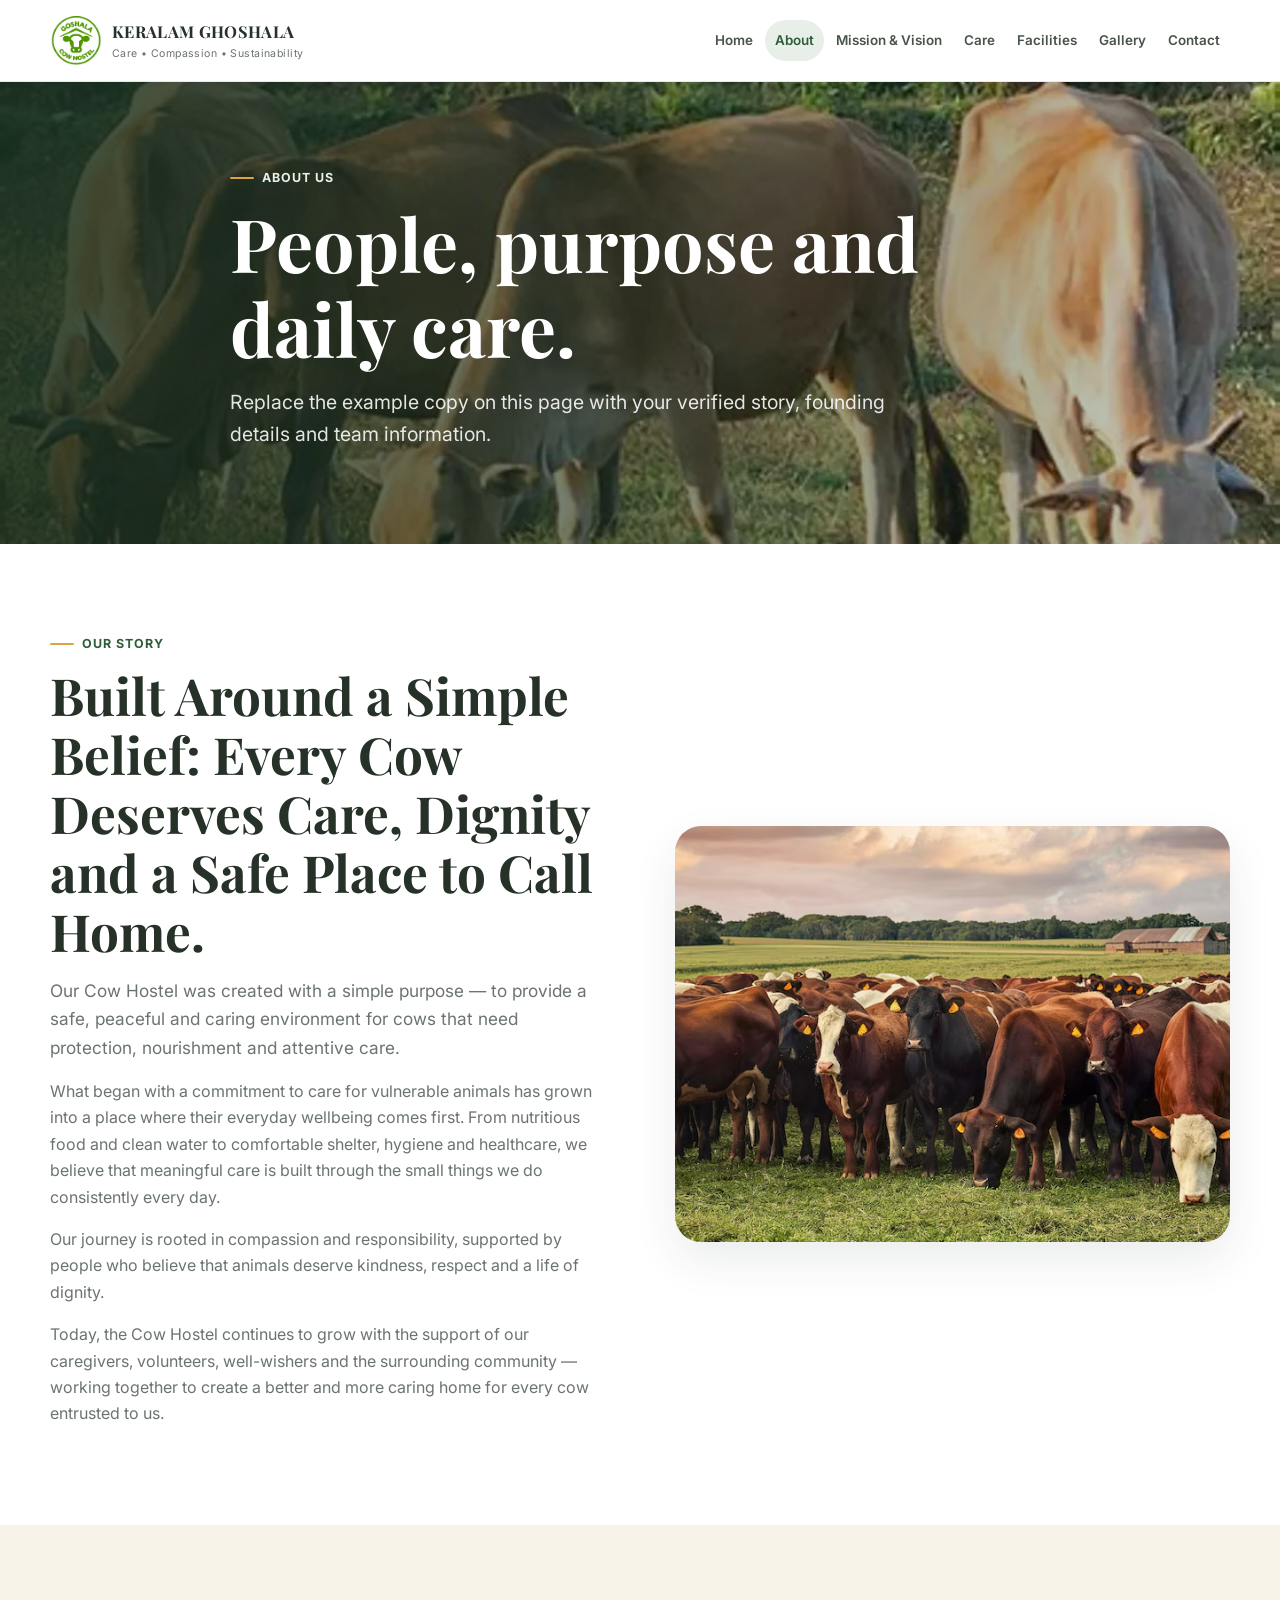
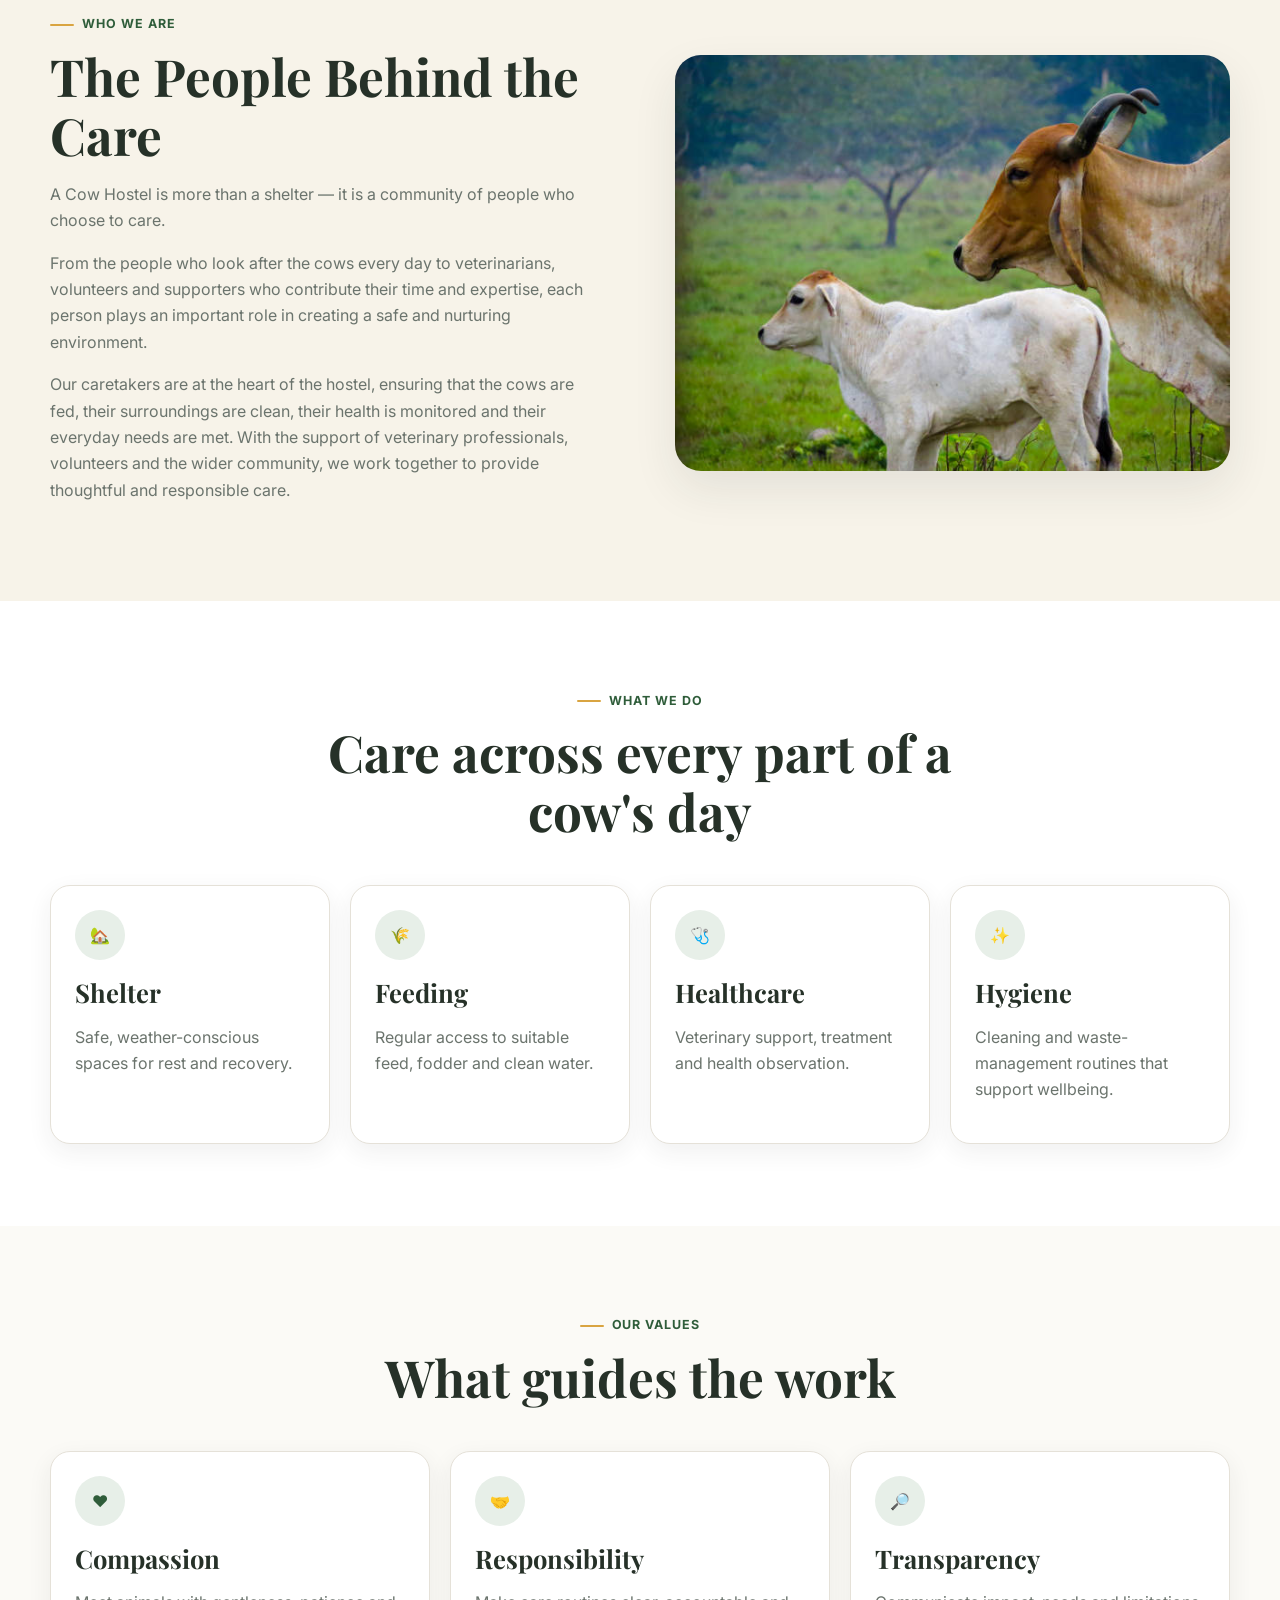
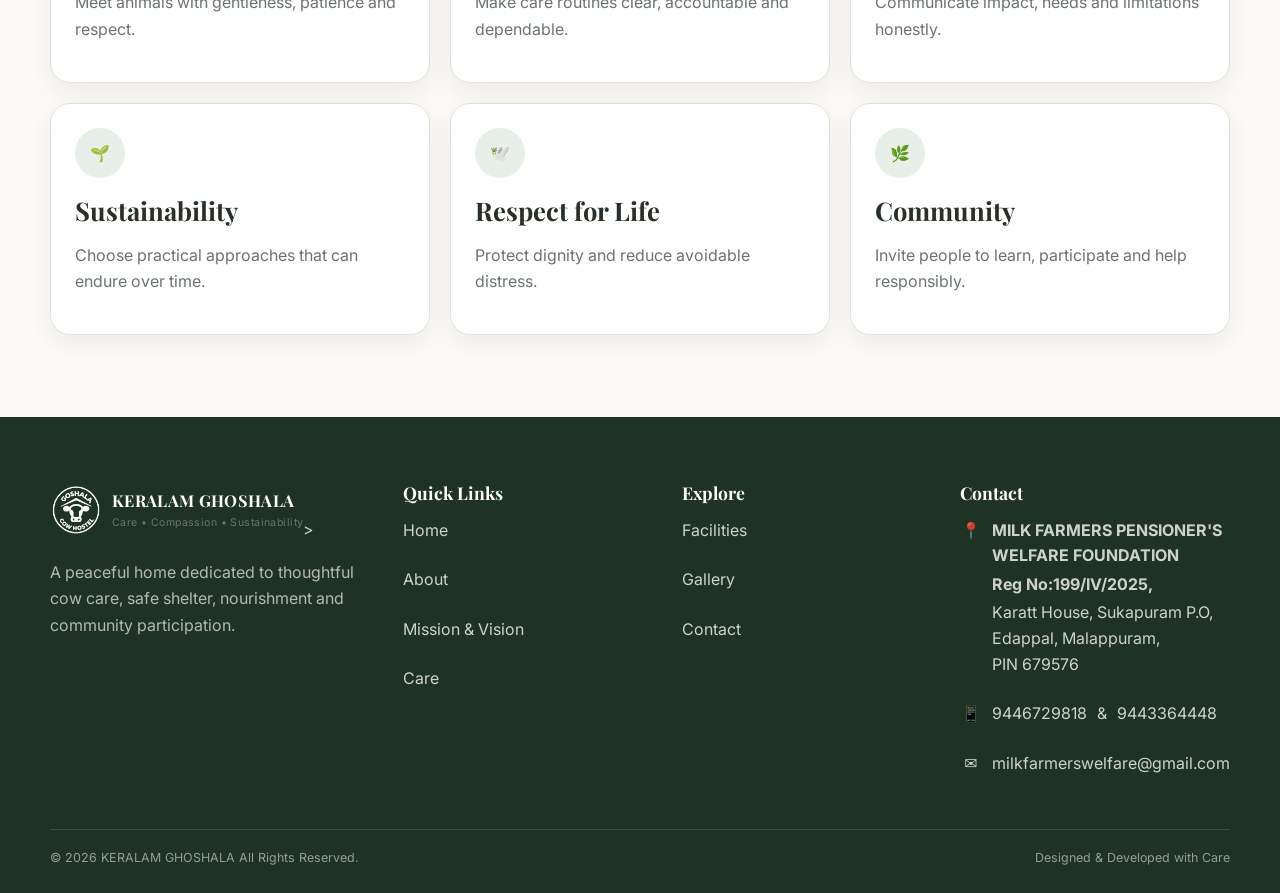
==== about.html @ fea48612 "address update" ====
<!doctype html>
<html lang="en">

<head>
    <meta charset="utf-8">
    <meta name="viewport" content="width=device-width, initial-scale=1">

    <title>About Keralam Goshala | Cow Care & Welfare in Kerala</title>

    <meta name="description"
        content="Learn about Keralam Goshala, our story, values and commitment to the care, protection and welfare of cows in Kerala.">

    <meta name="robots" content="index, follow">

    <link rel="canonical"
        href="https://keralamgoshala.org/about.html">

    <meta property="og:title"
        content="About Keralam Goshala | Cow Care & Welfare in Kerala">

    <meta property="og:description"
        content="Learn about Keralam Goshala, our story, people and values behind compassionate cow care.">

    <meta property="og:type" content="website">

    <meta property="og:image"
        content="https://keralamgoshala.org/images/cows/cows-03.svg">

    <link rel="stylesheet" href="css/style.css">
    <link rel="stylesheet" href="css/responsive.css">
</head>

<body>
    <header class="site-header">
        <nav class="navbar container" aria-label="Main navigation">
            <a class="brand" href="index.html" aria-label="KERALAM GHOSHALA home">
        <img class="brand-logo" src="images/logo/logo.png" alt="Keralam Goshala logo">

        <span class="brand-text">
          <strong>KERALAM GHOSHALA</strong>
          <span>Care • Compassion • Sustainability</span>
        </span>
      </a>
            <div class="nav-links"><a data-page-link href="index.html">Home</a><a data-page-link
                    href="about.html">About</a><a data-page-link href="mission-vision.html">Mission & Vision</a><a
                    data-page-link href="care.html">Care</a><a data-page-link href="facilities.html">Facilities</a><a
                    data-page-link href="gallery.html">Gallery</a><a
                    data-page-link href="contact.html">Contact</a></div><button class="mobile-toggle" type="button"
                aria-label="Open navigation menu" aria-expanded="false"><span></span></button>
            <div class="mobile-menu"><a data-page-link href="index.html">Home</a><a data-page-link
                    href="about.html">About</a><a data-page-link href="mission-vision.html">Mission & Vision</a><a
                    data-page-link href="care.html">Care</a><a data-page-link href="facilities.html">Facilities</a><a
                    data-page-link href="gallery.html">Gallery</a><a
                    data-page-link href="contact.html">Contact</a></div>
        </nav>
    </header>
    <main class="page-main">
        <section class="hero page-hero"><img class="hero-image" src="images/cows/cow_hero.webp"
                alt="Placeholder showing a cow care moment">
            <div class="container hero-content reveal">
                <div class="eyebrow">About Us</div>
                <h1>People, purpose and daily care.</h1>
                <p>Replace the example copy on this page with your verified story, founding details and team
                    information.</p>
            </div>
        </section>
        <section class="section">
            <div class="container split reveal">
                <div class="split-copy">
                    <div class="eyebrow">Our Story</div>
                    <h2>Built Around a Simple Belief: Every Cow Deserves Care, Dignity and a Safe Place to Call Home.
                    </h2>
                    <p class="lead">Our Cow Hostel was created with a simple purpose — to provide a safe, peaceful and
                        caring environment
                        for cows that need protection,
                        nourishment and attentive care.</p>
                    <p>What began with a commitment to care for vulnerable animals has grown into a place where their
                        everyday wellbeing comes first.
                        From nutritious food and clean water to comfortable shelter, hygiene and healthcare,
                        we believe that meaningful care is built through the small things we do consistently every day.
                    </p>
                    <p>Our journey is rooted in compassion and responsibility, supported by people who believe that
                        animals deserve kindness,
                        respect and a life of dignity.</p>
                    <p>Today, the Cow Hostel continues to grow with the support of our caregivers, volunteers,
                        well-wishers and the surrounding community —
                        working together to create a better and more caring home for every cow entrusted to us.</p>
                </div>
                <div class="split-media"><img src="images/cows/cattles.avif"
                        alt="Placeholder showing a rescued cow receiving attention" loading="lazy"></div>
            </div>
        </section>
        <section class="section section--cream">
            <div class="container split reverse reveal">
                <div class="split-media"><img src="images\facilities\open_gazingjpg.jpg"
                        alt="Placeholder community activity around the shelter" loading="lazy"></div>
                <div class="split-copy">
                    <div class="eyebrow">Who We Are</div>
                    <h2>The People Behind the Care</h2>
                    <p>A Cow Hostel is more than a shelter — it is a community of people who choose to care.</p>
                    <p>From the people who look after the cows every day to veterinarians,
                        volunteers and supporters who contribute their time and expertise,
                        each person plays an important role in creating a safe and nurturing environment.</p>
                    <p>Our caretakers are at the heart of the hostel, ensuring that the cows are fed,
                        their surroundings are clean, their health is monitored and their everyday needs are met.
                        With the support of veterinary professionals, volunteers and the wider community,
                        we work together to provide thoughtful and responsible care.</p>
                </div>
            </div>
        </section>
        <section class="section">
            <div class="container">
                <div class="section-title reveal">
                    <div class="eyebrow">What We Do</div>
                    <h2>Care across every part of a cow's day</h2>
                </div>
                <div class="grid grid-4">
                    <article class="card reveal">
                        <div class="icon-circle">🏡</div>
                        <h3>Shelter</h3>
                        <p>Safe, weather-conscious spaces for rest and recovery.</p>
                    </article>
                    <article class="card reveal">
                        <div class="icon-circle">🌾</div>
                        <h3>Feeding</h3>
                        <p>Regular access to suitable feed, fodder and clean water.</p>
                    </article>
                    <article class="card reveal">
                        <div class="icon-circle">🩺</div>
                        <h3>Healthcare</h3>
                        <p>Veterinary support, treatment and health observation.</p>
                    </article>
                    <article class="card reveal">
                        <div class="icon-circle">✨</div>
                        <h3>Hygiene</h3>
                        <p>Cleaning and waste-management routines that support wellbeing.</p>
                    </article>
                </div>
            </div>
        </section>
        <section class="section section--soft">
            <div class="container">
                <div class="section-title reveal">
                    <div class="eyebrow">Our Values</div>
                    <h2>What guides the work</h2>
                </div>
                <div class="grid grid-3">
                    <article class="card reveal">
                        <div class="icon-circle">❤️</div>
                        <h3>Compassion</h3>
                        <p>Meet animals with gentleness, patience and respect.</p>
                    </article>
                    <article class="card reveal">
                        <div class="icon-circle">🤝</div>
                        <h3>Responsibility</h3>
                        <p>Make care routines clear, accountable and dependable.</p>
                    </article>
                    <article class="card reveal">
                        <div class="icon-circle">🔎</div>
                        <h3>Transparency</h3>
                        <p>Communicate impact, needs and limitations honestly.</p>
                    </article>
                    <article class="card reveal">
                        <div class="icon-circle">🌱</div>
                        <h3>Sustainability</h3>
                        <p>Choose practical approaches that can endure over time.</p>
                    </article>
                    <article class="card reveal">
                        <div class="icon-circle">🕊️</div>
                        <h3>Respect for Life</h3>
                        <p>Protect dignity and reduce avoidable distress.</p>
                    </article>
                    <article class="card reveal">
                        <div class="icon-circle">🌿</div>
                        <h3>Community</h3>
                        <p>Invite people to learn, participate and help responsibly.</p>
                    </article>
                </div>
            </div>
        </section>
    </main>
    <footer class="site-footer">
        <div class="container">
            <div class="footer-grid">
                <div class="footer-brand">
<div class="brand">
            <img class="brand-logo" src="images\logo\white_logo.png" alt="Keralam Goshala logo">

            <span class="brand-text">
              <strong class="footer-brand-name">KERALAM GHOSHALA</strong>
              <span class="footer-tagline">Care • Compassion • Sustainability</span>
            </span>
          </div>>
                    <p class="footer-description">A peaceful home dedicated to thoughtful cow care, safe shelter,
                        nourishment and community participation.</p>
                </div>
                <div>
                    <h3>Quick Links</h3>
                    <ul class="footer-links">
                        <li><a href="index.html">Home</a></li>
                        <li><a href="about.html">About</a></li>
                        <li><a href="mission-vision.html">Mission & Vision</a></li>
                        <li><a href="care.html">Care</a></li>
                    </ul>
                </div>
                <div>
                    <h3>Explore</h3>
                    <ul class="footer-links">
                        <li><a href="facilities.html">Facilities</a></li>
                        <li><a href="gallery.html">Gallery</a></li>
                       <!-- <li><a href="support.html">Support</a></li> -->
                        <li><a href="contact.html">Contact</a></li>
                    </ul>
                </div>
                <div>
                    <h3>Contact</h3>
                    <ul class="footer-links">
                        <li class="footer-address">
                            <span class="icon">📍</span>
                            <span>
                                <strong>MILK FARMERS PENSIONER'S WELFARE FOUNDATION</strong><br>
                                <strong>Reg No:199/IV/2025,</strong><br>
                                Karatt House, Sukapuram P.O,<br>
                                Edappal, Malappuram,<br>
                                PIN 679576
                            </span>
                        </li>

                        <li>
                            <span class="icon">📱</span>
                            <a href="https://wa.me/919446729818" target="_blank" rel="noopener">
                                9446729818
                            </a>
                            <span> & </span>
                            <a href="https://wa.me/919443364448" target="_blank" rel="noopener">
                                9443364448
                            </a>
                        </li>

                        <li>
                            <span class="icon">✉️</span>
                            <a href="mailto:milkfarmerswelfare@gmail.com">
                                milkfarmerswelfare@gmail.com
                            </a>
                        </li>
                    </ul>
<!--                    <h3 class="footer-social-title">Follow Us</h3>
                    <div class="footer-social"><a class="social-link" href="#" aria-label="Facebook">f</a><a
                            class="social-link" href="#" aria-label="Instagram">ig</a><a class="social-link" href="#"
                            aria-label="YouTube">yt</a><a class="social-link" href="#" aria-label="WhatsApp">wa</a>
                    </div> -->
                </div>
            </div>
            <div class="footer-bottom"><span>© 2026 KERALAM GHOSHALA All Rights Reserved.</span><span>Designed &
                    Developed with Care</span></div>
        </div>
    </footer>
    <script src="js/script.js"></script>
</body>

</html>
---- css/style.css ----
@import url('https://fonts.googleapis.com/css2?family=Inter:wght@400;500;600;700&family=Playfair+Display:wght@500;600;700&display=swap');

:root {
  --primary: #2f5d3a;
  --primary-dark: #23472c;
  --primary-soft: #e7efe8;
  --secondary: #8a6a3d;
  --accent: #d9a441;
  --cream: #f7f3e9;
  --light: #ffffff;
  --surface: #fbfaf6;
  --text: #263128;
  --muted: #6b746d;
  --border: #e5e1d8;
  --shadow: 0 18px 45px rgba(38, 49, 40, 0.09);
  --shadow-soft: 0 8px 24px rgba(38, 49, 40, 0.07);
  --radius: 20px;
  --radius-sm: 14px;
  --container: 1180px;
  --header-height: 78px;
}

* { box-sizing: border-box; }
html { scroll-behavior: smooth; }
body {
  margin: 0;
  font-family: 'Inter', system-ui, -apple-system, BlinkMacSystemFont, 'Segoe UI', sans-serif;
  color: var(--text);
  background: var(--light);
  line-height: 1.65;
  overflow-x: hidden;
}
img { display: block; max-width: 100%; height: auto; }
a { color: inherit; text-decoration: none; }
button, input, textarea, select { font: inherit; }
button { cursor: pointer; }
:focus-visible { outline: 3px solid rgba(217, 164, 65, 0.75); outline-offset: 3px; }

.container { width: min(calc(100% - 32px), var(--container)); margin-inline: auto; }
.section { padding: 82px 0; position: relative; }
.section--cream { background: var(--cream); }
.section--soft { background: var(--surface); }
.section--green { background: var(--primary); color: var(--light); }
.section-title { max-width: 720px; margin: 0 auto 44px; text-align: center; }
.section-title.left { margin-inline: 0; text-align: left; }
.eyebrow {
  display: inline-flex; align-items: center; gap: 8px;
  color: var(--primary); font-weight: 700; letter-spacing: .08em; text-transform: uppercase; font-size: .78rem;
  margin-bottom: 12px;
}
.eyebrow::before { content: ''; width: 24px; height: 2px; background: var(--accent); border-radius: 999px; }
h1, h2, h3, h4 { margin: 0 0 16px; font-family: 'Playfair Display', Georgia, serif; line-height: 1.15; color: var(--text); }
h1 { font-size: clamp(2.7rem, 7vw, 5.6rem); }
h2 { font-size: clamp(2.05rem, 4vw, 3.35rem); }
h3 { font-size: clamp(1.35rem, 2vw, 1.75rem); }
p { margin: 0 0 16px; color: var(--muted); }
.lead { font-size: 1.08rem; max-width: 650px; }
.section--green h2, .section--green h3, .section--green p { color: var(--light); }

.btn {
  display: inline-flex; align-items: center; justify-content: center; gap: 9px;
  min-height: 48px; padding: 0 20px; border-radius: 999px; border: 1px solid transparent;
  font-weight: 700; transition: transform .2s ease, box-shadow .2s ease, background .2s ease, color .2s ease;
}
.btn:hover { transform: translateY(-2px); }
.btn-primary { color: var(--light); background: var(--primary); box-shadow: 0 9px 20px rgba(47, 93, 58, .2); }
.btn-primary:hover { background: var(--primary-dark); }
.btn-secondary { color: var(--primary); background: var(--light); border-color: var(--border); }
.btn-secondary:hover { box-shadow: var(--shadow-soft); }
.btn-light { color: var(--primary); background: var(--light); }
.btn-ghost { color: var(--primary); background: transparent; border-color: rgba(47,93,58,.22); }

/* Header */
.site-header {
  position: fixed; z-index: 1000; inset: 0 0 auto; height: var(--header-height);
  background: rgba(255,255,255,.94); backdrop-filter: blur(12px); border-bottom: 1px solid rgba(229,225,216,.72);
  transition: box-shadow .25s ease, background .25s ease;
}
.site-header.scrolled { box-shadow: 0 10px 30px rgba(38,49,40,.09); background: rgba(255,255,255,.98); }
.navbar { height: 100%; display: flex; align-items: center; justify-content: space-between; gap: 24px; }
.brand {
  display: inline-flex;
  align-items: center;
  gap: 10px;
  min-width: 0;
}
.brand-logo {
  width: 52px;
  height: 52px;
  object-fit: contain;
  flex: 0 0 auto;
}
.brand-mark {
  width: 42px; height: 42px; display: grid; place-items: center; border-radius: 50%; flex: 0 0 auto;
  color: var(--light); background: var(--primary); box-shadow: inset 0 0 0 5px rgba(255,255,255,.13);
}
.brand-mark svg { width: 24px; height: 24px; }
.brand-text strong { display: block; font-family: 'Playfair Display', Georgia, serif; font-size: 1.02rem; letter-spacing: .02em; white-space: nowrap; }
.brand-text span { display: block; color: var(--muted); font-size: .66rem; letter-spacing: .04em; white-space: nowrap; }
.nav-links { display: none; align-items: center; gap: 6px; }
.nav-links a { padding: 9px 11px; border-radius: 999px; color: #485349; font-size: .84rem; font-weight: 600; transition: color .2s ease, background .2s ease; }
.nav-links a:hover, .nav-links a.active { color: var(--primary); background: var(--primary-soft); }
.mobile-toggle { width: 46px; height: 46px; border: 0; background: transparent; border-radius: 12px; display: grid; place-items: center; color: var(--primary); }
.mobile-toggle span, .mobile-toggle::before, .mobile-toggle::after { content: ''; width: 23px; height: 2px; border-radius: 999px; background: currentColor; transition: transform .25s ease, opacity .25s ease; }
.mobile-toggle { position: relative; }
.mobile-toggle span { position: absolute; }
.mobile-toggle::before { position: absolute; transform: translateY(-7px); }
.mobile-toggle::after { position: absolute; transform: translateY(7px); }
.mobile-toggle.is-open span { opacity: 0; }
.mobile-toggle.is-open::before { transform: rotate(45deg); }
.mobile-toggle.is-open::after { transform: rotate(-45deg); }
.mobile-menu { display: none; position: absolute; top: var(--header-height); left: 16px; right: 16px; background: var(--light); border: 1px solid var(--border); border-radius: 18px; box-shadow: var(--shadow); padding: 10px; }
.mobile-menu.is-open { display: grid; animation: menuIn .22s ease both; }
.mobile-menu a { padding: 13px 14px; border-radius: 12px; font-weight: 600; color: #485349; }
.mobile-menu a:hover, .mobile-menu a.active { background: var(--primary-soft); color: var(--primary); }
@keyframes menuIn { from { opacity: 0; transform: translateY(-6px); } to { opacity: 1; transform: translateY(0); } }

/* Hero */
.page-main { padding-top: var(--header-height); }
.hero {
  position: relative; min-height: min(820px, calc(100vh - var(--header-height)));
  display: grid; align-items: center; overflow: hidden; isolation: isolate;
  background: var(--primary-dark);
}
.hero-image { position: absolute; inset: 0; width: 100%; height: 100%; object-fit: cover; z-index: -2; }
.hero::before { content: ''; position: absolute; inset: 0; z-index: -1; background: linear-gradient(90deg, rgba(25, 47, 30, .87), rgba(25, 47, 30, .56) 50%, rgba(25,47,30,.2)); }
.hero-content { padding: 92px 0 100px; color: var(--light); max-width: 820px; }
.hero .eyebrow { color: #e8f0e8; }
.hero h1 { color: var(--light); max-width: 850px; }
.hero p { color: rgba(255,255,255,.88); font-size: clamp(1rem, 2vw, 1.22rem); max-width: 660px; }
.hero-actions { display: flex; flex-wrap: wrap; gap: 12px; margin-top: 28px; }
.hero-note { display: flex; align-items: center; gap: 12px; margin-top: 52px; color: rgba(255,255,255,.78); font-size: .88rem; }
.scroll-indicator { position: absolute; bottom: 24px; left: 50%; transform: translateX(-50%); color: rgba(255,255,255,.74); font-size: .76rem; letter-spacing: .12em; text-transform: uppercase; }
.scroll-indicator::after { content: ''; display: block; width: 1px; height: 30px; background: currentColor; margin: 9px auto 0; opacity: .55; }
.page-hero { min-height: 340px; }
.page-hero .hero-content { padding: 78px 0; }
.page-hero h1 { font-size: clamp(2.6rem, 6vw, 4.6rem); }

/* Layout helpers */
.split { display: grid; gap: 38px; align-items: center; }
.split-media { overflow: hidden; border-radius: 26px; box-shadow: var(--shadow); }
.split-media img { width: 100%; aspect-ratio: 4/3; object-fit: cover; }
.split-copy .actions { margin-top: 24px; display: flex; flex-wrap: wrap; gap: 10px; }
.grid { display: grid; gap: 20px; }
.grid-2 { grid-template-columns: 1fr; }
.grid-3 { grid-template-columns: 1fr; }
.grid-4 { grid-template-columns: 1fr 1fr; }
.card { background: var(--light); border: 1px solid var(--border); border-radius: var(--radius); box-shadow: var(--shadow-soft); padding: 24px; transition: transform .22s ease, box-shadow .22s ease; }
.card:hover { transform: translateY(-5px); box-shadow: var(--shadow); }
.icon-circle { width: 50px; height: 50px; border-radius: 50%; display: grid; place-items: center; background: var(--primary-soft); color: var(--primary); margin-bottom: 18px; }
.icon-circle svg { width: 24px; height: 24px; }
.image-card { overflow: hidden; padding: 0; }
.image-card img { width: 100%; aspect-ratio: 4/3; object-fit: cover; }
.image-card .card-body { padding: 22px; }
.card-link { display: inline-flex; align-items: center; gap: 7px; margin-top: 6px; color: var(--primary); font-weight: 700; font-size: .9rem; }
.card-link::after { content: '→'; transition: transform .2s; }
.card-link:hover::after { transform: translateX(4px); }

/* Stats */
.stats-wrap { display: grid; gap: 14px; }
.stat { padding: 26px; border-radius: 18px; background: rgba(255,255,255,.08); border: 1px solid rgba(255,255,255,.14); text-align: center; }
.stat strong { display: block; font-family: 'Playfair Display', Georgia, serif; color: var(--light); font-size: 2.7rem; }
.stat span { color: rgba(255,255,255,.74); font-size: .9rem; }

/* Quote / CTA */
.quote-section { position: relative; overflow: hidden; }
.quote-bg { position: absolute; inset: 0; width: 100%; height: 100%; object-fit: cover; opacity: .25; }
.quote-overlay { position: absolute; inset: 0; background: var(--primary-dark); }
.quote-content { position: relative; z-index: 1; max-width: 920px; margin: auto; text-align: center; }
.quote-content blockquote { margin: 0 0 26px; color: var(--light); font-family: 'Playfair Display', Georgia, serif; font-size: clamp(1.8rem, 4vw, 3rem); line-height: 1.27; }
.quote-mark { color: var(--accent); font-size: 5rem; line-height: .4; display: block; }

/* Timeline */
.timeline { display: grid; gap: 18px; }
.timeline-item { display: grid; gap: 16px; grid-template-columns: 40px 1fr; align-items: start; }
.timeline-dot { width: 34px; height: 34px; margin-top: 3px; border-radius: 50%; display: grid; place-items: center; background: var(--primary); color: var(--light); font-weight: 700; font-size: .83rem; box-shadow: 0 0 0 7px var(--primary-soft); }

/* Care rows */
.care-row { display: grid; gap: 26px; align-items: center; margin-bottom: 52px; }
.care-row:last-child { margin-bottom: 0; }
.care-row .media { border-radius: 24px; overflow: hidden; box-shadow: var(--shadow); }
.care-row .media img { width: 100%; aspect-ratio: 16/10; object-fit: cover; }
.care-row .copy ul { margin: 0; padding: 0; list-style: none; display: grid; gap: 10px; }
.care-row .copy li { position: relative; padding-left: 28px; color: var(--muted); }
.care-row .copy li::before { content: '✓'; position: absolute; left: 0; top: 1px; color: var(--primary); font-weight: 800; }

/* Gallery */
.filters { display: flex; gap: 8px; justify-content: center; flex-wrap: wrap; margin-bottom: 30px; }
.filter-btn { border: 1px solid var(--border); padding: 10px 16px; border-radius: 999px; background: var(--light); color: var(--muted); font-weight: 700; }
.filter-btn.active, .filter-btn:hover { background: var(--primary); border-color: var(--primary); color: var(--light); }
.gallery-grid { display: grid; gap: 14px; grid-template-columns: repeat(2, 1fr); }
.gallery-item { position: relative; overflow: hidden; border-radius: 16px; min-height: 190px; background: var(--cream); cursor: zoom-in; }
.gallery-item img { width: 100%; height: 100%; object-fit: cover; transition: transform .45s ease; }
.gallery-item:hover img { transform: scale(1.04); }
.gallery-caption { position: absolute; inset: auto 0 0; padding: 22px 14px 12px; color: var(--light); background: linear-gradient(transparent, rgba(0,0,0,.64)); font-size: .84rem; font-weight: 700; }
.lightbox { position: fixed; inset: 0; z-index: 1100; display: none; place-items: center; padding: 22px; background: rgba(13, 21, 15, .93); }
.lightbox.is-open { display: grid; }
.lightbox-stage { width: min(1100px, 94vw); position: relative; }
.lightbox-stage img { width: 100%; max-height: 82vh; object-fit: contain; border-radius: 14px; }
.lightbox-close, .lightbox-prev, .lightbox-next { position: absolute; width: 44px; height: 44px; border: 0; border-radius: 50%; background: rgba(255,255,255,.12); color: var(--light); display: grid; place-items: center; font-size: 1.5rem; }
.lightbox-close { top: -56px; right: 0; }
.lightbox-prev { left: -56px; top: 50%; transform: translateY(-50%); }
.lightbox-next { right: -56px; top: 50%; transform: translateY(-50%); }
.lightbox-caption { color: rgba(255,255,255,.86); text-align: center; margin-top: 10px; }
body.lightbox-open { overflow: hidden; }

/* Support / contact */
.support-box { display: grid; gap: 22px; padding: 32px; border-radius: 26px; background: var(--cream); border: 1px solid var(--border); }
.bank-grid { display: grid; gap: 10px; }
.bank-row { display: flex; justify-content: space-between; gap: 18px; padding: 13px 0; border-bottom: 1px dashed var(--border); }
.bank-row:last-child { border-bottom: 0; }
.bank-row span:first-child { color: var(--muted); }
.bank-row strong { text-align: right; overflow-wrap: anywhere; }
.form-card { padding: 30px; border: 1px solid var(--border); border-radius: 24px; box-shadow: var(--shadow-soft); background: var(--light); }
.form-grid { display: grid; gap: 16px; }
.field { display: grid; gap: 8px; }
.field label { font-size: .9rem; font-weight: 700; }
.field input, .field textarea, .field select { width: 100%; border: 1px solid var(--border); background: #fff; color: var(--text); border-radius: 12px; padding: 13px 14px; transition: border .2s, box-shadow .2s; }
.field input:focus, .field textarea:focus, .field select:focus { border-color: var(--primary); box-shadow: 0 0 0 4px rgba(47,93,58,.1); outline: none; }
.field textarea { min-height: 150px; resize: vertical; }
.form-message { margin-top: 14px; padding: 12px 14px; border-radius: 12px; display: none; font-size: .9rem; }
.form-message.is-visible { display: block; }
.form-message.error { color: #7c3128; background: #fbebe8; border: 1px solid #efcbc4; }
.form-message.success { color: #265734; background: #eaf5eb; border: 1px solid #cfe5d0; }
.contact-list { display: grid; gap: 20px; }
.contact-item { display: grid; grid-template-columns: 44px 1fr; gap: 14px; align-items: start; }
.contact-item .icon-circle { width: 44px; height: 44px; margin: 0; }

/* Footer */
.site-footer { background: #1f3325; color: rgba(255,255,255,.78); padding: 66px 0 24px; }
.footer-grid { display: grid; gap: 30px; }
.site-footer h3 { color: var(--light); font-size: 1.1rem; margin-bottom: 14px; }
.footer-brand p { max-width: 340px; color: rgba(255,255,255,.66); }
.footer-links { list-style: none; padding: 0; margin: 0; display: grid; gap: 9px; }
.footer-links a:hover { color: var(--light); }
.footer-social { display: flex; gap: 9px; flex-wrap: wrap; }
.social-link { width: 39px; height: 39px; border: 1px solid rgba(255,255,255,.15); border-radius: 50%; display: grid; place-items: center; font-size: .8rem; }
.social-link:hover { background: rgba(255,255,255,.1); color: var(--light); }
.footer-bottom { border-top: 1px solid rgba(255,255,255,.12); margin-top: 38px; padding-top: 18px; display: flex; flex-wrap: wrap; gap: 8px 16px; justify-content: space-between; font-size: .78rem; color: rgba(255,255,255,.52); }

/* Reveal */
.reveal { opacity: 0; transform: translateY(18px); transition: opacity .55s ease, transform .55s ease; }
.reveal.is-visible { opacity: 1; transform: none; }

/* Decorative */
.organic { position: absolute; inset: auto auto -1px 0; width: 100%; height: 50px; background: var(--light); clip-path: ellipse(62% 58% at 50% 100%); }
.kicker { display: inline-flex; align-items: center; gap: 10px; padding: 8px 12px; background: var(--primary-soft); color: var(--primary); border-radius: 999px; font-size: .8rem; font-weight: 700; }
.notice { padding: 14px 16px; border-radius: 14px; background: #fff7df; border: 1px solid #ead79e; color: #725917; font-size: .9rem; }

@media (min-width: 620px) {
  .container { width: min(calc(100% - 48px), var(--container)); }
  .grid-2 { grid-template-columns: repeat(2, minmax(0,1fr)); }
  .grid-3 { grid-template-columns: repeat(2, minmax(0,1fr)); }
  .stats-wrap { grid-template-columns: repeat(2, 1fr); }
  .footer-grid { grid-template-columns: 1.3fr 1fr 1fr 1fr; }
  .gallery-grid { grid-template-columns: repeat(3, 1fr); }
  .gallery-item.tall { grid-row: span 2; }
  .gallery-item.wide { grid-column: span 2; }
}

@media (min-width: 900px) {
  .nav-links { display: flex; }
  .mobile-toggle, .mobile-menu { display: none !important; }
  .split { grid-template-columns: minmax(0,1fr) minmax(0,1fr); gap: 70px; }
  .split.reverse .split-media { order: 2; }
  .grid-3 { grid-template-columns: repeat(3, minmax(0,1fr)); }
  .grid-4 { grid-template-columns: repeat(4, minmax(0,1fr)); }
  .stats-wrap { grid-template-columns: repeat(4, 1fr); }
  .care-row { grid-template-columns: minmax(0,1fr) minmax(0,1fr); gap: 70px; }
  .care-row.reverse .media { order: 2; }
  .form-grid.two { grid-template-columns: repeat(2, minmax(0,1fr)); }
  .form-grid .full { grid-column: 1/-1; }
  .contact-layout { grid-template-columns: .8fr 1.2fr; }
}

@media (min-width: 1200px) {
  :root { --header-height: 82px; }
  .nav-links { gap: 2px; }
  .nav-links a { padding-inline: 10px; }
  .hero-content { padding-block: 110px 120px; }
  .gallery-grid { grid-template-columns: repeat(4, 1fr); }
}

@media (prefers-reduced-motion: reduce) {
  html { scroll-behavior: auto; }
  *, *::before, *::after { animation-duration: .01ms !important; animation-iteration-count: 1 !important; transition-duration: .01ms !important; }
  .reveal { opacity: 1; transform: none; }
}

.eyebrow-light { color: #e8f0e8; }
.text-center { text-align: center; }
.mt-28 { margin-top: 28px; }
.footer-brand-name { color: #fff; }
.footer-tagline { color: rgba(255,255,255,.55); }
.footer-description { margin-top: 16px; }
.footer-social-title { margin-top: 20px; }

.cta-row { display: grid; gap: 20px; align-items: center; }
@media (min-width: 760px) { .cta-row { grid-template-columns: 1fr auto; } }
.footer-links {
    list-style: none;
    padding: 0;
    margin: 0;
}

.footer-links li {
    display: flex;
    align-items: flex-start;
    gap: 10px;
    margin-bottom: 15px;
    line-height: 1.6;
}

.footer-links .icon {
    width: 22px;
    min-width: 22px;
    text-align: center;
}

.footer-links a {
    color: inherit;
    text-decoration: none;
    transition: color 0.3s ease;
}

.footer-links a:hover {
    color: #2e7d32;
    text-decoration: underline;
}

.footer-address strong {
    display: inline-block;
    margin-bottom: 3px;
}
---- css/responsive.css ----
/* Small-screen refinements kept separate so breakpoint changes remain easy to edit. */
@media (max-width: 619px) {
  .section { padding: 64px 0; }
  .facility-cards {
    grid-template-columns: 1fr;
    gap: 20px;
}
  .grid-4 {
    grid-template-columns: 1fr;
}
  .hero { min-height: 680px; }
  .hero-content { padding: 72px 0 100px; }
  .hero-actions .btn { width: 100%; }
  .hero-note { margin-top: 34px; }
  .page-hero { min-height: 300px; }
  .page-hero .hero-content { padding: 64px 0 78px; }
  .card { padding: 20px; }
  .support-box, .form-card { padding: 22px; }
  .bank-row { align-items: flex-start; flex-direction: column; gap: 5px; }
  .bank-row strong { text-align: left; }
  .lightbox-prev, .lightbox-next { top: auto; bottom: 12px; transform: none; }
  .lightbox-prev { left: 10px; }
  .lightbox-next { right: 10px; }
  .lightbox-close { top: 10px; right: 10px; }
    /* Mobile footer */
  .site-footer {
    padding: 50px 0 20px;
  }

  .footer-grid {
    gap: 36px;
  }

  .site-footer h3 {
    margin-bottom: 12px;
  }

  .footer-links {
    gap: 0;
  }

  .footer-links li {
    margin-bottom: 10px;
    line-height: 1.4;
  }

  .footer-links a {
    font-size: 1rem;
  }

  .footer-brand p {
    margin-bottom: 0;
  }

  .footer-bottom {
    margin-top: 28px;
    padding-top: 16px;
  }
}
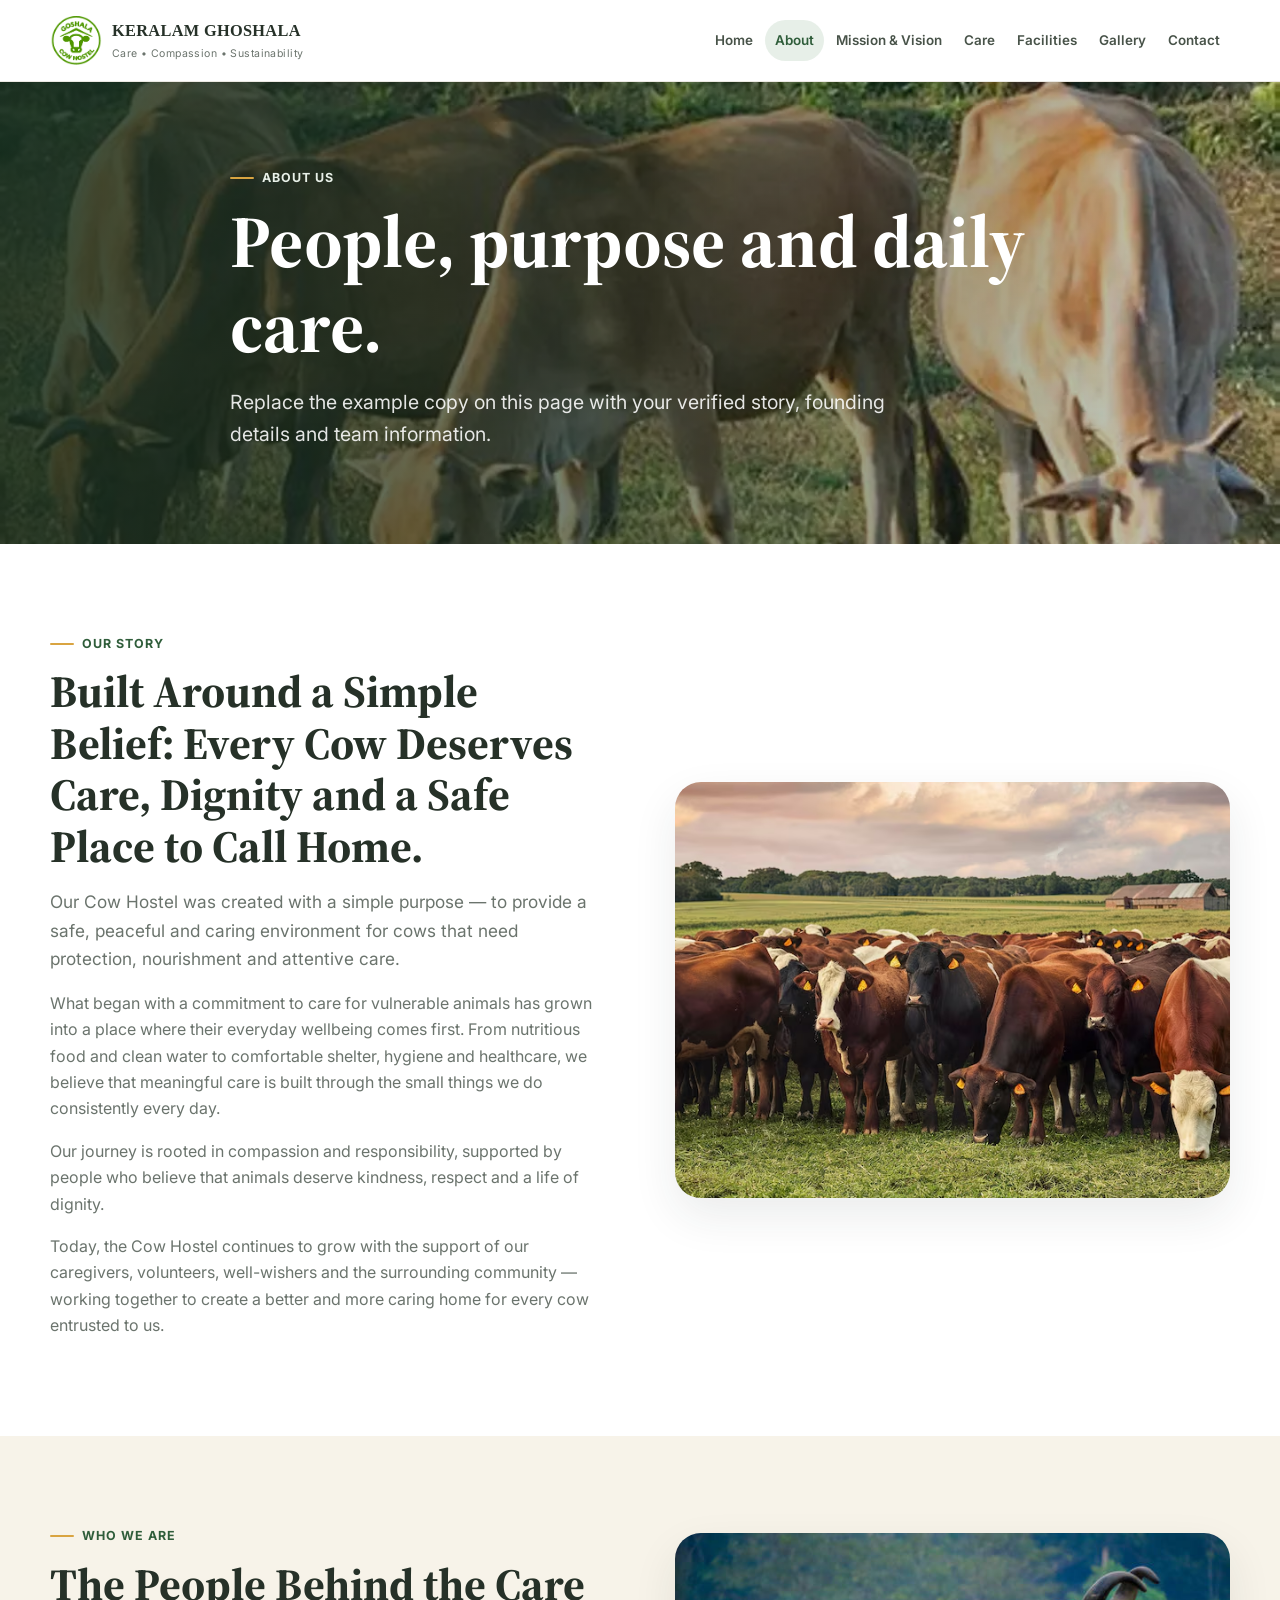
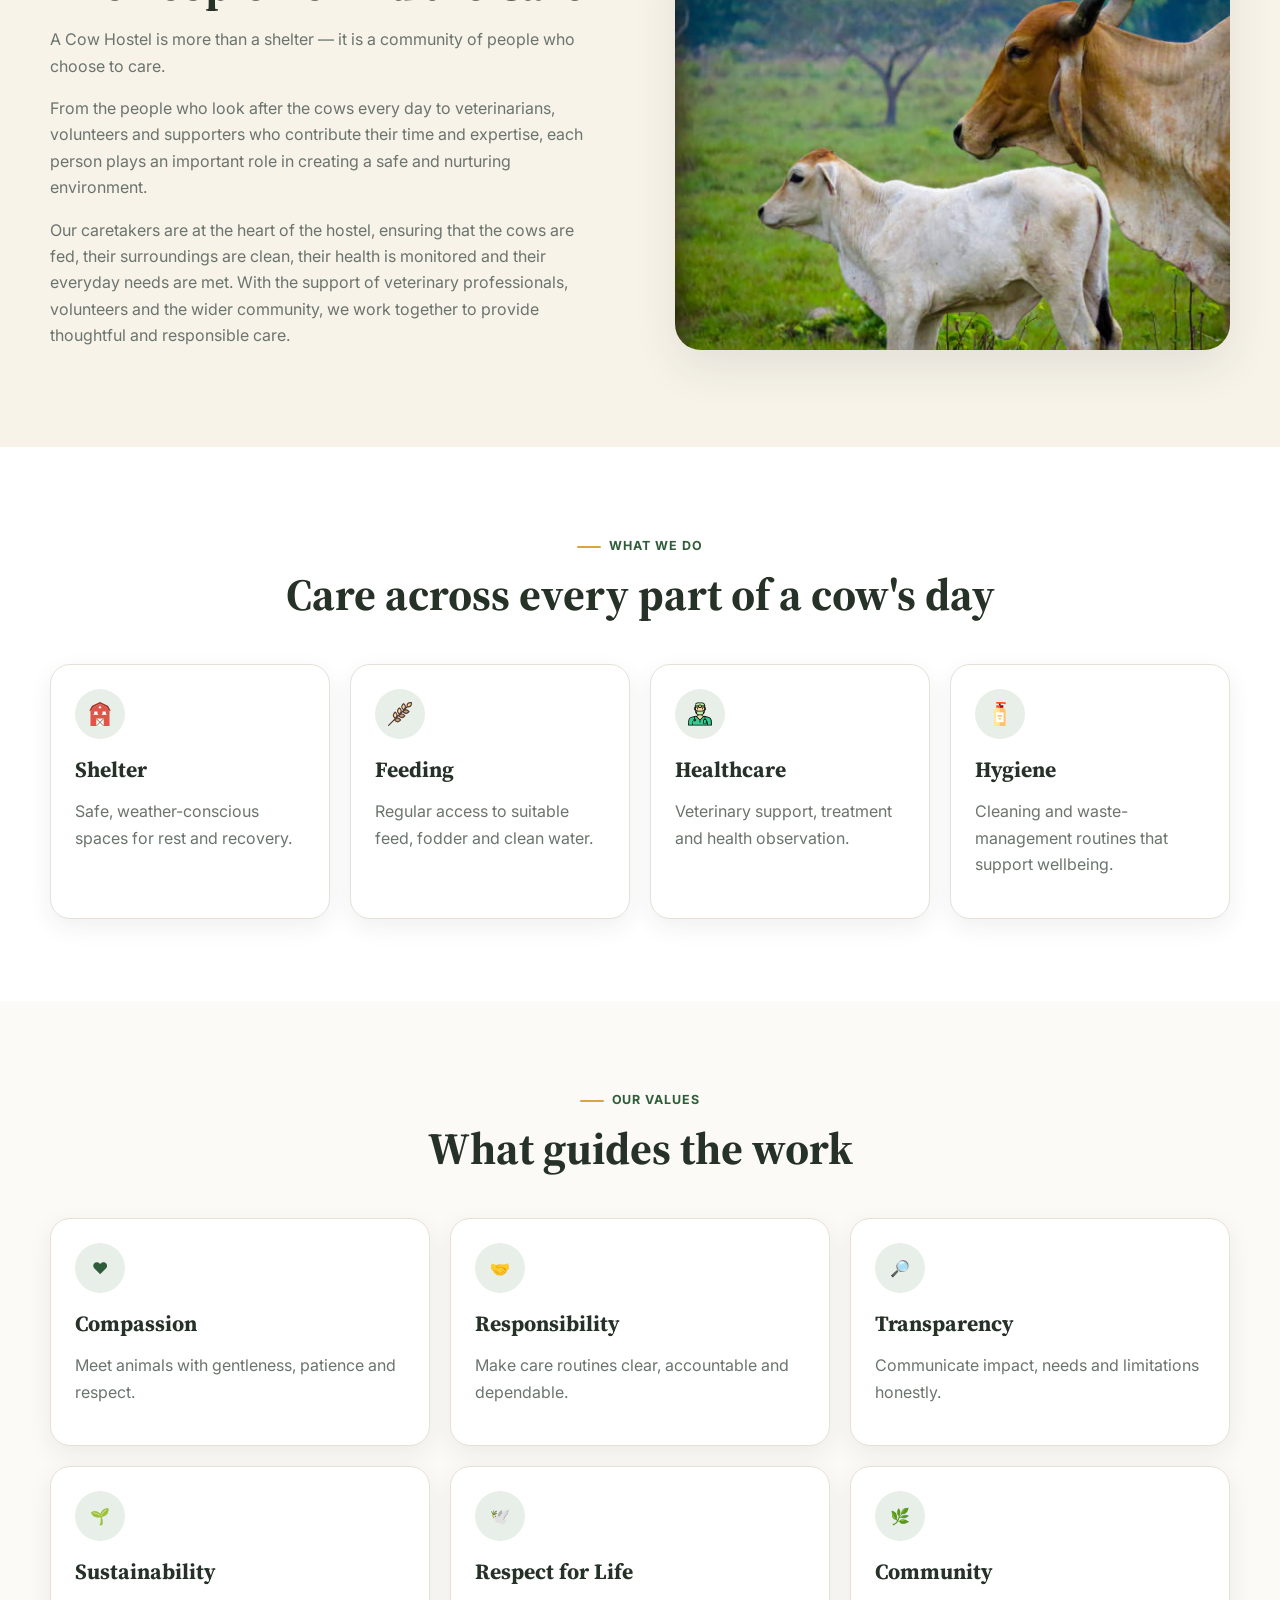
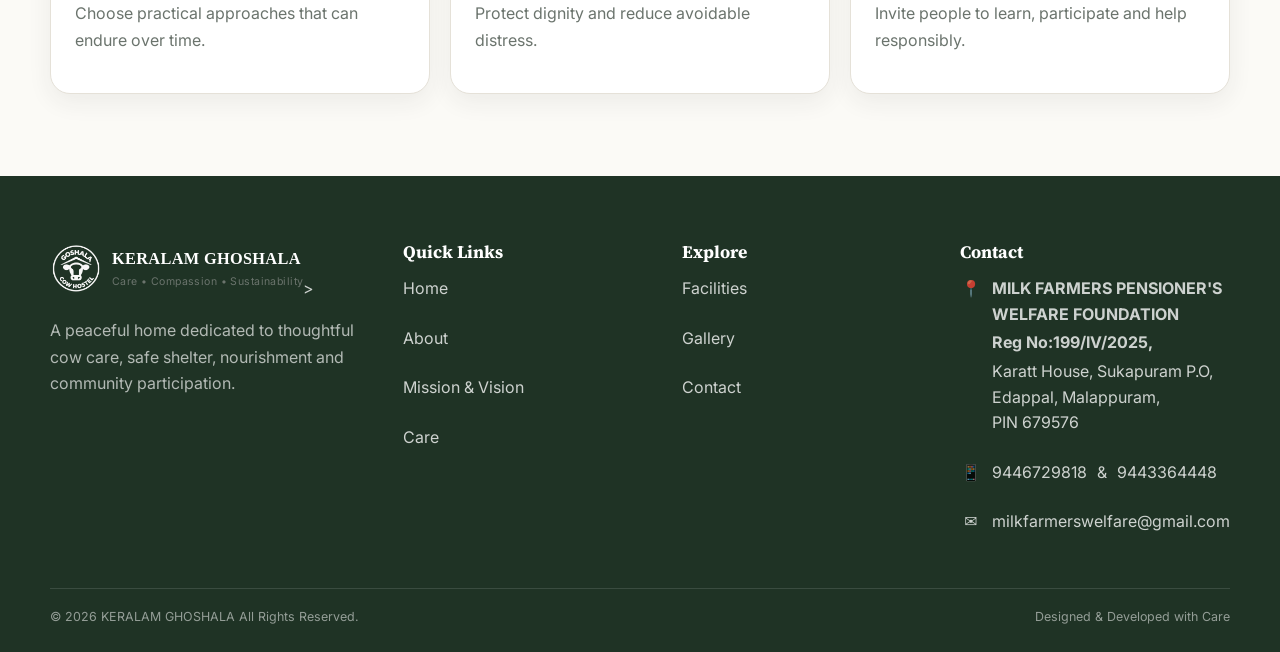
==== commit 546b7b6e: "minnor updates" ====
--- a/about.html
+++ b/about.html
@@ -116,22 +116,29 @@
                 </div>
                 <div class="grid grid-4">
                     <article class="card reveal">
-                        <div class="icon-circle">🏡</div>
+                        <div class="icon-circle">
+                          <img src="images/icons/barn.svg" alt="" aria-hidden="true"></div>
                         <h3>Shelter</h3>
                         <p>Safe, weather-conscious spaces for rest and recovery.</p>
                     </article>
                     <article class="card reveal">
-                        <div class="icon-circle">🌾</div>
+                        <div class="icon-circle">
+                          <img src="images/icons/feed.svg" alt="" aria-hidden="true">
+                        </div>
                         <h3>Feeding</h3>
                         <p>Regular access to suitable feed, fodder and clean water.</p>
                     </article>
                     <article class="card reveal">
-                        <div class="icon-circle">🩺</div>
+                        <div class="icon-circle">
+                           <img src="images/icons/healthcare.svg" alt="" aria-hidden="true">
+                        </div>
                         <h3>Healthcare</h3>
                         <p>Veterinary support, treatment and health observation.</p>
                     </article>
                     <article class="card reveal">
-                        <div class="icon-circle">✨</div>
+                        <div class="icon-circle">
+                          <img src="images/icons/hygiene.svg" alt="" aria-hidden="true">
+                        </div>
                         <h3>Hygiene</h3>
                         <p>Cleaning and waste-management routines that support wellbeing.</p>
                     </article>
--- a/css/style.css
+++ b/css/style.css
@@ -1,4 +1,4 @@
-@import url('https://fonts.googleapis.com/css2?family=Inter:wght@400;500;600;700&family=Playfair+Display:wght@500;600;700&display=swap');
+@import url('https://fonts.googleapis.com/css2?family=Inter:wght@400;500;600;700&family=Source+Serif+4:wght@500;600;700&display=swap');
 
 :root {
   --primary: #2f5d3a;
@@ -20,8 +20,14 @@
   --header-height: 78px;
 }
 
-* { box-sizing: border-box; }
-html { scroll-behavior: smooth; }
+* {
+  box-sizing: border-box;
+}
+
+html {
+  scroll-behavior: smooth;
+}
+
 body {
   margin: 0;
   font-family: 'Inter', system-ui, -apple-system, BlinkMacSystemFont, 'Segoe UI', sans-serif;
@@ -30,305 +36,1286 @@
   line-height: 1.65;
   overflow-x: hidden;
 }
-img { display: block; max-width: 100%; height: auto; }
-a { color: inherit; text-decoration: none; }
-button, input, textarea, select { font: inherit; }
-button { cursor: pointer; }
-:focus-visible { outline: 3px solid rgba(217, 164, 65, 0.75); outline-offset: 3px; }
-
-.container { width: min(calc(100% - 32px), var(--container)); margin-inline: auto; }
-.section { padding: 82px 0; position: relative; }
-.section--cream { background: var(--cream); }
-.section--soft { background: var(--surface); }
-.section--green { background: var(--primary); color: var(--light); }
-.section-title { max-width: 720px; margin: 0 auto 44px; text-align: center; }
-.section-title.left { margin-inline: 0; text-align: left; }
+
+img {
+  display: block;
+  max-width: 100%;
+  height: auto;
+}
+
+a {
+  color: inherit;
+  text-decoration: none;
+}
+
+button,
+input,
+textarea,
+select {
+  font: inherit;
+}
+
+button {
+  cursor: pointer;
+}
+
+:focus-visible {
+  outline: 3px solid rgba(217, 164, 65, 0.75);
+  outline-offset: 3px;
+}
+
+.container {
+  width: min(calc(100% - 32px), var(--container));
+  margin-inline: auto;
+}
+
+.section {
+  padding: 82px 0;
+  position: relative;
+}
+
+.section--cream {
+  background: var(--cream);
+}
+
+.section--soft {
+  background: var(--surface);
+}
+
+.section--green {
+  background: var(--primary);
+  color: var(--light);
+}
+
+.section-title {
+  max-width: 720px;
+  margin: 0 auto 44px;
+  text-align: center;
+}
+
+.section-title.left {
+  margin-inline: 0;
+  text-align: left;
+}
+
 .eyebrow {
-  display: inline-flex; align-items: center; gap: 8px;
-  color: var(--primary); font-weight: 700; letter-spacing: .08em; text-transform: uppercase; font-size: .78rem;
+  display: inline-flex;
+  align-items: center;
+  gap: 8px;
+  color: var(--primary);
+  font-weight: 700;
+  letter-spacing: .08em;
+  text-transform: uppercase;
+  font-size: .78rem;
   margin-bottom: 12px;
 }
-.eyebrow::before { content: ''; width: 24px; height: 2px; background: var(--accent); border-radius: 999px; }
-h1, h2, h3, h4 { margin: 0 0 16px; font-family: 'Playfair Display', Georgia, serif; line-height: 1.15; color: var(--text); }
-h1 { font-size: clamp(2.7rem, 7vw, 5.6rem); }
-h2 { font-size: clamp(2.05rem, 4vw, 3.35rem); }
-h3 { font-size: clamp(1.35rem, 2vw, 1.75rem); }
-p { margin: 0 0 16px; color: var(--muted); }
-.lead { font-size: 1.08rem; max-width: 650px; }
-.section--green h2, .section--green h3, .section--green p { color: var(--light); }
+
+.eyebrow::before {
+  content: '';
+  width: 24px;
+  height: 2px;
+  background: var(--accent);
+  border-radius: 999px;
+}
+
+h1,
+h2,
+h3,
+h4 {
+  margin: 0 0 16px;
+  font-family: 'Source Serif 4', Georgia, serif;
+  line-height: 1.15;
+  color: var(--text);
+}
+
+h1 {
+  font-size: clamp(2.35rem, 5vw, 4.5rem);
+}
+
+h2 {
+  font-size: clamp(1.85rem, 3.5vw, 2.8rem);
+}
+
+h3 {
+  font-size: clamp(1.2rem, 1.7vw, 1.55rem);
+}
+
+p {
+  margin: 0 0 16px;
+  color: var(--muted);
+}
+
+.lead {
+  font-size: 1.08rem;
+  max-width: 650px;
+}
+
+.section--green h2,
+.section--green h3,
+.section--green p {
+  color: var(--light);
+}
 
 .btn {
-  display: inline-flex; align-items: center; justify-content: center; gap: 9px;
-  min-height: 48px; padding: 0 20px; border-radius: 999px; border: 1px solid transparent;
-  font-weight: 700; transition: transform .2s ease, box-shadow .2s ease, background .2s ease, color .2s ease;
-}
-.btn:hover { transform: translateY(-2px); }
-.btn-primary { color: var(--light); background: var(--primary); box-shadow: 0 9px 20px rgba(47, 93, 58, .2); }
-.btn-primary:hover { background: var(--primary-dark); }
-.btn-secondary { color: var(--primary); background: var(--light); border-color: var(--border); }
-.btn-secondary:hover { box-shadow: var(--shadow-soft); }
-.btn-light { color: var(--primary); background: var(--light); }
-.btn-ghost { color: var(--primary); background: transparent; border-color: rgba(47,93,58,.22); }
+  display: inline-flex;
+  align-items: center;
+  justify-content: center;
+  gap: 9px;
+  min-height: 48px;
+  padding: 0 20px;
+  border-radius: 999px;
+  border: 1px solid transparent;
+  font-weight: 700;
+  transition: transform .2s ease, box-shadow .2s ease, background .2s ease, color .2s ease;
+}
+
+.btn:hover {
+  transform: translateY(-2px);
+}
+
+.btn-primary {
+  color: var(--light);
+  background: var(--primary);
+  box-shadow: 0 9px 20px rgba(47, 93, 58, .2);
+}
+
+.btn-primary:hover {
+  background: var(--primary-dark);
+}
+
+.btn-secondary {
+  color: var(--primary);
+  background: var(--light);
+  border-color: var(--border);
+}
+
+.btn-secondary:hover {
+  box-shadow: var(--shadow-soft);
+}
+
+.btn-light {
+  color: var(--primary);
+  background: var(--light);
+}
+
+.btn-ghost {
+  color: var(--primary);
+  background: transparent;
+  border-color: rgba(47, 93, 58, .22);
+}
 
 /* Header */
 .site-header {
-  position: fixed; z-index: 1000; inset: 0 0 auto; height: var(--header-height);
-  background: rgba(255,255,255,.94); backdrop-filter: blur(12px); border-bottom: 1px solid rgba(229,225,216,.72);
+  position: fixed;
+  z-index: 1000;
+  inset: 0 0 auto;
+  height: var(--header-height);
+  background: rgba(255, 255, 255, .94);
+  backdrop-filter: blur(12px);
+  border-bottom: 1px solid rgba(229, 225, 216, .72);
   transition: box-shadow .25s ease, background .25s ease;
 }
-.site-header.scrolled { box-shadow: 0 10px 30px rgba(38,49,40,.09); background: rgba(255,255,255,.98); }
-.navbar { height: 100%; display: flex; align-items: center; justify-content: space-between; gap: 24px; }
+
+.site-header.scrolled {
+  box-shadow: 0 10px 30px rgba(38, 49, 40, .09);
+  background: rgba(255, 255, 255, .98);
+}
+
+.navbar {
+  height: 100%;
+  display: flex;
+  align-items: center;
+  justify-content: space-between;
+  gap: 24px;
+}
+
 .brand {
   display: inline-flex;
   align-items: center;
   gap: 10px;
   min-width: 0;
 }
+
 .brand-logo {
   width: 52px;
   height: 52px;
   object-fit: contain;
   flex: 0 0 auto;
 }
+
 .brand-mark {
-  width: 42px; height: 42px; display: grid; place-items: center; border-radius: 50%; flex: 0 0 auto;
-  color: var(--light); background: var(--primary); box-shadow: inset 0 0 0 5px rgba(255,255,255,.13);
-}
-.brand-mark svg { width: 24px; height: 24px; }
-.brand-text strong { display: block; font-family: 'Playfair Display', Georgia, serif; font-size: 1.02rem; letter-spacing: .02em; white-space: nowrap; }
-.brand-text span { display: block; color: var(--muted); font-size: .66rem; letter-spacing: .04em; white-space: nowrap; }
-.nav-links { display: none; align-items: center; gap: 6px; }
-.nav-links a { padding: 9px 11px; border-radius: 999px; color: #485349; font-size: .84rem; font-weight: 600; transition: color .2s ease, background .2s ease; }
-.nav-links a:hover, .nav-links a.active { color: var(--primary); background: var(--primary-soft); }
-.mobile-toggle { width: 46px; height: 46px; border: 0; background: transparent; border-radius: 12px; display: grid; place-items: center; color: var(--primary); }
-.mobile-toggle span, .mobile-toggle::before, .mobile-toggle::after { content: ''; width: 23px; height: 2px; border-radius: 999px; background: currentColor; transition: transform .25s ease, opacity .25s ease; }
-.mobile-toggle { position: relative; }
-.mobile-toggle span { position: absolute; }
-.mobile-toggle::before { position: absolute; transform: translateY(-7px); }
-.mobile-toggle::after { position: absolute; transform: translateY(7px); }
-.mobile-toggle.is-open span { opacity: 0; }
-.mobile-toggle.is-open::before { transform: rotate(45deg); }
-.mobile-toggle.is-open::after { transform: rotate(-45deg); }
-.mobile-menu { display: none; position: absolute; top: var(--header-height); left: 16px; right: 16px; background: var(--light); border: 1px solid var(--border); border-radius: 18px; box-shadow: var(--shadow); padding: 10px; }
-.mobile-menu.is-open { display: grid; animation: menuIn .22s ease both; }
-.mobile-menu a { padding: 13px 14px; border-radius: 12px; font-weight: 600; color: #485349; }
-.mobile-menu a:hover, .mobile-menu a.active { background: var(--primary-soft); color: var(--primary); }
-@keyframes menuIn { from { opacity: 0; transform: translateY(-6px); } to { opacity: 1; transform: translateY(0); } }
+  width: 42px;
+  height: 42px;
+  display: grid;
+  place-items: center;
+  border-radius: 50%;
+  flex: 0 0 auto;
+  color: var(--light);
+  background: var(--primary);
+  box-shadow: inset 0 0 0 5px rgba(255, 255, 255, .13);
+}
+
+.brand-mark svg {
+  width: 24px;
+  height: 24px;
+}
+
+.brand-text strong {
+  display: block;
+  font-family: 'Playfair Display', Georgia, serif;
+  font-size: 1.02rem;
+  letter-spacing: .02em;
+  white-space: nowrap;
+}
+
+.brand-text span {
+  display: block;
+  color: var(--muted);
+  font-size: .66rem;
+  letter-spacing: .04em;
+  white-space: nowrap;
+}
+
+.nav-links {
+  display: none;
+  align-items: center;
+  gap: 6px;
+}
+
+.nav-links a {
+  padding: 9px 11px;
+  border-radius: 999px;
+  color: #485349;
+  font-size: .84rem;
+  font-weight: 600;
+  transition: color .2s ease, background .2s ease;
+}
+
+.nav-links a:hover,
+.nav-links a.active {
+  color: var(--primary);
+  background: var(--primary-soft);
+}
+
+.mobile-toggle {
+  width: 46px;
+  height: 46px;
+  border: 0;
+  background: transparent;
+  border-radius: 12px;
+  display: grid;
+  place-items: center;
+  color: var(--primary);
+}
+
+.mobile-toggle span,
+.mobile-toggle::before,
+.mobile-toggle::after {
+  content: '';
+  width: 23px;
+  height: 2px;
+  border-radius: 999px;
+  background: currentColor;
+  transition: transform .25s ease, opacity .25s ease;
+}
+
+.mobile-toggle {
+  position: relative;
+}
+
+.mobile-toggle span {
+  position: absolute;
+}
+
+.mobile-toggle::before {
+  position: absolute;
+  transform: translateY(-7px);
+}
+
+.mobile-toggle::after {
+  position: absolute;
+  transform: translateY(7px);
+}
+
+.mobile-toggle.is-open span {
+  opacity: 0;
+}
+
+.mobile-toggle.is-open::before {
+  transform: rotate(45deg);
+}
+
+.mobile-toggle.is-open::after {
+  transform: rotate(-45deg);
+}
+
+.mobile-menu {
+  display: none;
+  position: absolute;
+  top: var(--header-height);
+  left: 16px;
+  right: 16px;
+  background: var(--light);
+  border: 1px solid var(--border);
+  border-radius: 18px;
+  box-shadow: var(--shadow);
+  padding: 10px;
+}
+
+.mobile-menu.is-open {
+  display: grid;
+  animation: menuIn .22s ease both;
+}
+
+.mobile-menu a {
+  padding: 13px 14px;
+  border-radius: 12px;
+  font-weight: 600;
+  color: #485349;
+}
+
+.mobile-menu a:hover,
+.mobile-menu a.active {
+  background: var(--primary-soft);
+  color: var(--primary);
+}
+
+@keyframes menuIn {
+  from {
+    opacity: 0;
+    transform: translateY(-6px);
+  }
+
+  to {
+    opacity: 1;
+    transform: translateY(0);
+  }
+}
 
 /* Hero */
-.page-main { padding-top: var(--header-height); }
+.page-main {
+  padding-top: var(--header-height);
+}
+
 .hero {
-  position: relative; min-height: min(820px, calc(100vh - var(--header-height)));
-  display: grid; align-items: center; overflow: hidden; isolation: isolate;
+  position: relative;
+  min-height: min(820px, calc(100vh - var(--header-height)));
+  display: grid;
+  align-items: center;
+  overflow: hidden;
+  isolation: isolate;
   background: var(--primary-dark);
 }
-.hero-image { position: absolute; inset: 0; width: 100%; height: 100%; object-fit: cover; z-index: -2; }
-.hero::before { content: ''; position: absolute; inset: 0; z-index: -1; background: linear-gradient(90deg, rgba(25, 47, 30, .87), rgba(25, 47, 30, .56) 50%, rgba(25,47,30,.2)); }
-.hero-content { padding: 92px 0 100px; color: var(--light); max-width: 820px; }
-.hero .eyebrow { color: #e8f0e8; }
-.hero h1 { color: var(--light); max-width: 850px; }
-.hero p { color: rgba(255,255,255,.88); font-size: clamp(1rem, 2vw, 1.22rem); max-width: 660px; }
-.hero-actions { display: flex; flex-wrap: wrap; gap: 12px; margin-top: 28px; }
-.hero-note { display: flex; align-items: center; gap: 12px; margin-top: 52px; color: rgba(255,255,255,.78); font-size: .88rem; }
-.scroll-indicator { position: absolute; bottom: 24px; left: 50%; transform: translateX(-50%); color: rgba(255,255,255,.74); font-size: .76rem; letter-spacing: .12em; text-transform: uppercase; }
-.scroll-indicator::after { content: ''; display: block; width: 1px; height: 30px; background: currentColor; margin: 9px auto 0; opacity: .55; }
-.page-hero { min-height: 340px; }
-.page-hero .hero-content { padding: 78px 0; }
-.page-hero h1 { font-size: clamp(2.6rem, 6vw, 4.6rem); }
+
+.hero-image {
+  position: absolute;
+  inset: 0;
+  width: 100%;
+  height: 100%;
+  object-fit: cover;
+  z-index: -2;
+}
+
+.hero::before {
+  content: '';
+  position: absolute;
+  inset: 0;
+  z-index: -1;
+  background: linear-gradient(90deg, rgba(25, 47, 30, .87), rgba(25, 47, 30, .56) 50%, rgba(25, 47, 30, .2));
+}
+
+.hero-content {
+  padding: 92px 0 100px;
+  color: var(--light);
+  max-width: 820px;
+}
+
+.hero .eyebrow {
+  color: #e8f0e8;
+}
+
+.hero h1 {
+  color: var(--light);
+  max-width: 850px;
+}
+
+.hero p {
+  color: rgba(255, 255, 255, .88);
+  font-size: clamp(1rem, 2vw, 1.22rem);
+  max-width: 660px;
+}
+
+.hero-actions {
+  display: flex;
+  flex-wrap: wrap;
+  gap: 12px;
+  margin-top: 28px;
+}
+
+.hero-note {
+  display: flex;
+  align-items: center;
+  gap: 12px;
+  margin-top: 52px;
+  color: rgba(255, 255, 255, .78);
+  font-size: .88rem;
+}
+
+.scroll-indicator {
+  position: absolute;
+  bottom: 24px;
+  left: 50%;
+  transform: translateX(-50%);
+  color: rgba(255, 255, 255, .74);
+  font-size: .76rem;
+  letter-spacing: .12em;
+  text-transform: uppercase;
+}
+
+.scroll-indicator::after {
+  content: '';
+  display: block;
+  width: 1px;
+  height: 30px;
+  background: currentColor;
+  margin: 9px auto 0;
+  opacity: .55;
+}
+
+.page-hero {
+  min-height: 340px;
+}
+
+.page-hero .hero-content {
+  padding: 78px 0;
+}
+
+.page-hero h1 {
+  font-size: clamp(2.6rem, 6vw, 4.6rem);
+}
 
 /* Layout helpers */
-.split { display: grid; gap: 38px; align-items: center; }
-.split-media { overflow: hidden; border-radius: 26px; box-shadow: var(--shadow); }
-.split-media img { width: 100%; aspect-ratio: 4/3; object-fit: cover; }
-.split-copy .actions { margin-top: 24px; display: flex; flex-wrap: wrap; gap: 10px; }
-.grid { display: grid; gap: 20px; }
-.grid-2 { grid-template-columns: 1fr; }
-.grid-3 { grid-template-columns: 1fr; }
-.grid-4 { grid-template-columns: 1fr 1fr; }
-.card { background: var(--light); border: 1px solid var(--border); border-radius: var(--radius); box-shadow: var(--shadow-soft); padding: 24px; transition: transform .22s ease, box-shadow .22s ease; }
-.card:hover { transform: translateY(-5px); box-shadow: var(--shadow); }
-.icon-circle { width: 50px; height: 50px; border-radius: 50%; display: grid; place-items: center; background: var(--primary-soft); color: var(--primary); margin-bottom: 18px; }
-.icon-circle svg { width: 24px; height: 24px; }
-.image-card { overflow: hidden; padding: 0; }
-.image-card img { width: 100%; aspect-ratio: 4/3; object-fit: cover; }
-.image-card .card-body { padding: 22px; }
-.card-link { display: inline-flex; align-items: center; gap: 7px; margin-top: 6px; color: var(--primary); font-weight: 700; font-size: .9rem; }
-.card-link::after { content: '→'; transition: transform .2s; }
-.card-link:hover::after { transform: translateX(4px); }
+.split {
+  display: grid;
+  gap: 38px;
+  align-items: center;
+}
+
+.split-media {
+  overflow: hidden;
+  border-radius: 26px;
+  box-shadow: var(--shadow);
+}
+
+.split-media img {
+  width: 100%;
+  aspect-ratio: 4/3;
+  object-fit: cover;
+}
+
+.split-copy .actions {
+  margin-top: 24px;
+  display: flex;
+  flex-wrap: wrap;
+  gap: 10px;
+}
+
+.grid {
+  display: grid;
+  gap: 20px;
+}
+
+.grid-2 {
+  grid-template-columns: 1fr;
+}
+
+.grid-3 {
+  grid-template-columns: 1fr;
+}
+
+.grid-4 {
+  grid-template-columns: 1fr 1fr;
+}
+
+.card {
+  background: var(--light);
+  border: 1px solid var(--border);
+  border-radius: var(--radius);
+  box-shadow: var(--shadow-soft);
+  padding: 24px;
+  transition: transform .22s ease, box-shadow .22s ease;
+}
+
+.card:hover {
+  transform: translateY(-5px);
+  box-shadow: var(--shadow);
+}
+
+.icon-circle {
+  width: 50px;
+  height: 50px;
+  border-radius: 50%;
+  display: grid;
+  place-items: center;
+  background: var(--primary-soft);
+  color: var(--primary);
+  margin-bottom: 18px;
+}
+
+.icon-circle svg {
+  width: 24px;
+  height: 24px;
+}
+.icon-circle img {
+  width: 24px;
+  height: 24px;
+  object-fit: contain;
+}
+
+.image-card {
+  overflow: hidden;
+  padding: 0;
+}
+
+.image-card img {
+  width: 100%;
+  aspect-ratio: 4/3;
+  object-fit: cover;
+}
+
+.image-card .card-body {
+  padding: 22px;
+}
+
+.card-link {
+  display: inline-flex;
+  align-items: center;
+  gap: 7px;
+  margin-top: 6px;
+  color: var(--primary);
+  font-weight: 700;
+  font-size: .9rem;
+}
+
+.card-link::after {
+  content: '→';
+  transition: transform .2s;
+}
+
+.card-link:hover::after {
+  transform: translateX(4px);
+}
 
 /* Stats */
-.stats-wrap { display: grid; gap: 14px; }
-.stat { padding: 26px; border-radius: 18px; background: rgba(255,255,255,.08); border: 1px solid rgba(255,255,255,.14); text-align: center; }
-.stat strong { display: block; font-family: 'Playfair Display', Georgia, serif; color: var(--light); font-size: 2.7rem; }
-.stat span { color: rgba(255,255,255,.74); font-size: .9rem; }
+.stats-wrap {
+  display: grid;
+  gap: 14px;
+}
+
+.stat {
+  padding: 26px;
+  border-radius: 18px;
+  background: rgba(255, 255, 255, .08);
+  border: 1px solid rgba(255, 255, 255, .14);
+  text-align: center;
+}
+
+.stat strong {
+  display: block;
+  font-family: 'Playfair Display', Georgia, serif;
+  color: var(--light);
+  font-size: 2.7rem;
+}
+
+.stat span {
+  color: rgba(255, 255, 255, .74);
+  font-size: .9rem;
+}
 
 /* Quote / CTA */
-.quote-section { position: relative; overflow: hidden; }
-.quote-bg { position: absolute; inset: 0; width: 100%; height: 100%; object-fit: cover; opacity: .25; }
-.quote-overlay { position: absolute; inset: 0; background: var(--primary-dark); }
-.quote-content { position: relative; z-index: 1; max-width: 920px; margin: auto; text-align: center; }
-.quote-content blockquote { margin: 0 0 26px; color: var(--light); font-family: 'Playfair Display', Georgia, serif; font-size: clamp(1.8rem, 4vw, 3rem); line-height: 1.27; }
-.quote-mark { color: var(--accent); font-size: 5rem; line-height: .4; display: block; }
+.quote-section {
+  position: relative;
+  overflow: hidden;
+}
+
+.quote-bg {
+  position: absolute;
+  inset: 0;
+  width: 100%;
+  height: 100%;
+  object-fit: cover;
+  opacity: .25;
+}
+
+.quote-overlay {
+  position: absolute;
+  inset: 0;
+  background: var(--primary-dark);
+}
+
+.quote-content {
+  position: relative;
+  z-index: 1;
+  max-width: 920px;
+  margin: auto;
+  text-align: center;
+}
+
+.quote-content blockquote {
+  margin: 0 0 26px;
+  color: var(--light);
+  font-family: 'Playfair Display', Georgia, serif;
+  font-size: clamp(1.8rem, 4vw, 3rem);
+  line-height: 1.27;
+}
+
+.quote-mark {
+  color: var(--accent);
+  font-size: 5rem;
+  line-height: .4;
+  display: block;
+}
 
 /* Timeline */
-.timeline { display: grid; gap: 18px; }
-.timeline-item { display: grid; gap: 16px; grid-template-columns: 40px 1fr; align-items: start; }
-.timeline-dot { width: 34px; height: 34px; margin-top: 3px; border-radius: 50%; display: grid; place-items: center; background: var(--primary); color: var(--light); font-weight: 700; font-size: .83rem; box-shadow: 0 0 0 7px var(--primary-soft); }
+.timeline {
+  display: grid;
+  gap: 18px;
+}
+
+.timeline-item {
+  display: grid;
+  gap: 16px;
+  grid-template-columns: 40px 1fr;
+  align-items: start;
+}
+
+.timeline-dot {
+  width: 34px;
+  height: 34px;
+  margin-top: 3px;
+  border-radius: 50%;
+  display: grid;
+  place-items: center;
+  background: var(--primary);
+  color: var(--light);
+  font-weight: 700;
+  font-size: .83rem;
+  box-shadow: 0 0 0 7px var(--primary-soft);
+}
 
 /* Care rows */
-.care-row { display: grid; gap: 26px; align-items: center; margin-bottom: 52px; }
-.care-row:last-child { margin-bottom: 0; }
-.care-row .media { border-radius: 24px; overflow: hidden; box-shadow: var(--shadow); }
-.care-row .media img { width: 100%; aspect-ratio: 16/10; object-fit: cover; }
-.care-row .copy ul { margin: 0; padding: 0; list-style: none; display: grid; gap: 10px; }
-.care-row .copy li { position: relative; padding-left: 28px; color: var(--muted); }
-.care-row .copy li::before { content: '✓'; position: absolute; left: 0; top: 1px; color: var(--primary); font-weight: 800; }
+.care-row {
+  display: grid;
+  gap: 26px;
+  align-items: center;
+  margin-bottom: 52px;
+}
+
+.care-row:last-child {
+  margin-bottom: 0;
+}
+
+.care-row .media {
+  border-radius: 24px;
+  overflow: hidden;
+  box-shadow: var(--shadow);
+}
+
+.care-row .media img {
+  width: 100%;
+  aspect-ratio: 16/10;
+  object-fit: cover;
+}
+
+.care-row .copy ul {
+  margin: 0;
+  padding: 0;
+  list-style: none;
+  display: grid;
+  gap: 10px;
+}
+
+.care-row .copy li {
+  position: relative;
+  padding-left: 28px;
+  color: var(--muted);
+}
+
+.care-row .copy li::before {
+  content: '✓';
+  position: absolute;
+  left: 0;
+  top: 1px;
+  color: var(--primary);
+  font-weight: 800;
+}
 
 /* Gallery */
-.filters { display: flex; gap: 8px; justify-content: center; flex-wrap: wrap; margin-bottom: 30px; }
-.filter-btn { border: 1px solid var(--border); padding: 10px 16px; border-radius: 999px; background: var(--light); color: var(--muted); font-weight: 700; }
-.filter-btn.active, .filter-btn:hover { background: var(--primary); border-color: var(--primary); color: var(--light); }
-.gallery-grid { display: grid; gap: 14px; grid-template-columns: repeat(2, 1fr); }
-.gallery-item { position: relative; overflow: hidden; border-radius: 16px; min-height: 190px; background: var(--cream); cursor: zoom-in; }
-.gallery-item img { width: 100%; height: 100%; object-fit: cover; transition: transform .45s ease; }
-.gallery-item:hover img { transform: scale(1.04); }
-.gallery-caption { position: absolute; inset: auto 0 0; padding: 22px 14px 12px; color: var(--light); background: linear-gradient(transparent, rgba(0,0,0,.64)); font-size: .84rem; font-weight: 700; }
-.lightbox { position: fixed; inset: 0; z-index: 1100; display: none; place-items: center; padding: 22px; background: rgba(13, 21, 15, .93); }
-.lightbox.is-open { display: grid; }
-.lightbox-stage { width: min(1100px, 94vw); position: relative; }
-.lightbox-stage img { width: 100%; max-height: 82vh; object-fit: contain; border-radius: 14px; }
-.lightbox-close, .lightbox-prev, .lightbox-next { position: absolute; width: 44px; height: 44px; border: 0; border-radius: 50%; background: rgba(255,255,255,.12); color: var(--light); display: grid; place-items: center; font-size: 1.5rem; }
-.lightbox-close { top: -56px; right: 0; }
-.lightbox-prev { left: -56px; top: 50%; transform: translateY(-50%); }
-.lightbox-next { right: -56px; top: 50%; transform: translateY(-50%); }
-.lightbox-caption { color: rgba(255,255,255,.86); text-align: center; margin-top: 10px; }
-body.lightbox-open { overflow: hidden; }
+.filters {
+  display: flex;
+  gap: 8px;
+  justify-content: center;
+  flex-wrap: wrap;
+  margin-bottom: 30px;
+}
+
+.filter-btn {
+  border: 1px solid var(--border);
+  padding: 10px 16px;
+  border-radius: 999px;
+  background: var(--light);
+  color: var(--muted);
+  font-weight: 700;
+}
+
+.filter-btn.active,
+.filter-btn:hover {
+  background: var(--primary);
+  border-color: var(--primary);
+  color: var(--light);
+}
+
+.gallery-grid {
+  display: grid;
+  gap: 14px;
+  grid-template-columns: repeat(2, 1fr);
+}
+
+.gallery-item {
+  position: relative;
+  overflow: hidden;
+  border-radius: 16px;
+  min-height: 190px;
+  background: var(--cream);
+  cursor: zoom-in;
+}
+
+.gallery-item img {
+  width: 100%;
+  height: 100%;
+  object-fit: cover;
+  transition: transform .45s ease;
+}
+
+.gallery-item:hover img {
+  transform: scale(1.04);
+}
+
+.gallery-caption {
+  position: absolute;
+  inset: auto 0 0;
+  padding: 22px 14px 12px;
+  color: var(--light);
+  background: linear-gradient(transparent, rgba(0, 0, 0, .64));
+  font-size: .84rem;
+  font-weight: 700;
+}
+
+.lightbox {
+  position: fixed;
+  inset: 0;
+  z-index: 1100;
+  display: none;
+  place-items: center;
+  padding: 22px;
+  background: rgba(13, 21, 15, .93);
+}
+
+.lightbox.is-open {
+  display: grid;
+}
+
+.lightbox-stage {
+  width: min(1100px, 94vw);
+  position: relative;
+}
+
+.lightbox-stage img {
+  width: 100%;
+  max-height: 82vh;
+  object-fit: contain;
+  border-radius: 14px;
+}
+
+.lightbox-close,
+.lightbox-prev,
+.lightbox-next {
+  position: absolute;
+  width: 44px;
+  height: 44px;
+  border: 0;
+  border-radius: 50%;
+  background: rgba(255, 255, 255, .12);
+  color: var(--light);
+  display: grid;
+  place-items: center;
+  font-size: 1.5rem;
+}
+
+.lightbox-close {
+  top: -56px;
+  right: 0;
+}
+
+.lightbox-prev {
+  left: -56px;
+  top: 50%;
+  transform: translateY(-50%);
+}
+
+.lightbox-next {
+  right: -56px;
+  top: 50%;
+  transform: translateY(-50%);
+}
+
+.lightbox-caption {
+  color: rgba(255, 255, 255, .86);
+  text-align: center;
+  margin-top: 10px;
+}
+
+body.lightbox-open {
+  overflow: hidden;
+}
 
 /* Support / contact */
-.support-box { display: grid; gap: 22px; padding: 32px; border-radius: 26px; background: var(--cream); border: 1px solid var(--border); }
-.bank-grid { display: grid; gap: 10px; }
-.bank-row { display: flex; justify-content: space-between; gap: 18px; padding: 13px 0; border-bottom: 1px dashed var(--border); }
-.bank-row:last-child { border-bottom: 0; }
-.bank-row span:first-child { color: var(--muted); }
-.bank-row strong { text-align: right; overflow-wrap: anywhere; }
-.form-card { padding: 30px; border: 1px solid var(--border); border-radius: 24px; box-shadow: var(--shadow-soft); background: var(--light); }
-.form-grid { display: grid; gap: 16px; }
-.field { display: grid; gap: 8px; }
-.field label { font-size: .9rem; font-weight: 700; }
-.field input, .field textarea, .field select { width: 100%; border: 1px solid var(--border); background: #fff; color: var(--text); border-radius: 12px; padding: 13px 14px; transition: border .2s, box-shadow .2s; }
-.field input:focus, .field textarea:focus, .field select:focus { border-color: var(--primary); box-shadow: 0 0 0 4px rgba(47,93,58,.1); outline: none; }
-.field textarea { min-height: 150px; resize: vertical; }
-.form-message { margin-top: 14px; padding: 12px 14px; border-radius: 12px; display: none; font-size: .9rem; }
-.form-message.is-visible { display: block; }
-.form-message.error { color: #7c3128; background: #fbebe8; border: 1px solid #efcbc4; }
-.form-message.success { color: #265734; background: #eaf5eb; border: 1px solid #cfe5d0; }
-.contact-list { display: grid; gap: 20px; }
-.contact-item { display: grid; grid-template-columns: 44px 1fr; gap: 14px; align-items: start; }
-.contact-item .icon-circle { width: 44px; height: 44px; margin: 0; }
+.support-box {
+  display: grid;
+  gap: 22px;
+  padding: 32px;
+  border-radius: 26px;
+  background: var(--cream);
+  border: 1px solid var(--border);
+}
+
+.bank-grid {
+  display: grid;
+  gap: 10px;
+}
+
+.bank-row {
+  display: flex;
+  justify-content: space-between;
+  gap: 18px;
+  padding: 13px 0;
+  border-bottom: 1px dashed var(--border);
+}
+
+.bank-row:last-child {
+  border-bottom: 0;
+}
+
+.bank-row span:first-child {
+  color: var(--muted);
+}
+
+.bank-row strong {
+  text-align: right;
+  overflow-wrap: anywhere;
+}
+
+.form-card {
+  padding: 30px;
+  border: 1px solid var(--border);
+  border-radius: 24px;
+  box-shadow: var(--shadow-soft);
+  background: var(--light);
+}
+
+.form-grid {
+  display: grid;
+  gap: 16px;
+}
+
+.field {
+  display: grid;
+  gap: 8px;
+}
+
+.field label {
+  font-size: .9rem;
+  font-weight: 700;
+}
+
+.field input,
+.field textarea,
+.field select {
+  width: 100%;
+  border: 1px solid var(--border);
+  background: #fff;
+  color: var(--text);
+  border-radius: 12px;
+  padding: 13px 14px;
+  transition: border .2s, box-shadow .2s;
+}
+
+.field input:focus,
+.field textarea:focus,
+.field select:focus {
+  border-color: var(--primary);
+  box-shadow: 0 0 0 4px rgba(47, 93, 58, .1);
+  outline: none;
+}
+
+.field textarea {
+  min-height: 150px;
+  resize: vertical;
+}
+
+.form-message {
+  margin-top: 14px;
+  padding: 12px 14px;
+  border-radius: 12px;
+  display: none;
+  font-size: .9rem;
+}
+
+.form-message.is-visible {
+  display: block;
+}
+
+.form-message.error {
+  color: #7c3128;
+  background: #fbebe8;
+  border: 1px solid #efcbc4;
+}
+
+.form-message.success {
+  color: #265734;
+  background: #eaf5eb;
+  border: 1px solid #cfe5d0;
+}
+
+.contact-list {
+  display: grid;
+  gap: 20px;
+}
+
+.contact-item {
+  display: grid;
+  grid-template-columns: 44px 1fr;
+  gap: 14px;
+  align-items: start;
+}
+
+.contact-item .icon-circle {
+  width: 44px;
+  height: 44px;
+  margin: 0;
+}
 
 /* Footer */
-.site-footer { background: #1f3325; color: rgba(255,255,255,.78); padding: 66px 0 24px; }
-.footer-grid { display: grid; gap: 30px; }
-.site-footer h3 { color: var(--light); font-size: 1.1rem; margin-bottom: 14px; }
-.footer-brand p { max-width: 340px; color: rgba(255,255,255,.66); }
-.footer-links { list-style: none; padding: 0; margin: 0; display: grid; gap: 9px; }
-.footer-links a:hover { color: var(--light); }
-.footer-social { display: flex; gap: 9px; flex-wrap: wrap; }
-.social-link { width: 39px; height: 39px; border: 1px solid rgba(255,255,255,.15); border-radius: 50%; display: grid; place-items: center; font-size: .8rem; }
-.social-link:hover { background: rgba(255,255,255,.1); color: var(--light); }
-.footer-bottom { border-top: 1px solid rgba(255,255,255,.12); margin-top: 38px; padding-top: 18px; display: flex; flex-wrap: wrap; gap: 8px 16px; justify-content: space-between; font-size: .78rem; color: rgba(255,255,255,.52); }
+.site-footer {
+  background: #1f3325;
+  color: rgba(255, 255, 255, .78);
+  padding: 66px 0 24px;
+}
+
+.footer-grid {
+  display: grid;
+  gap: 30px;
+}
+
+.site-footer h3 {
+  color: var(--light);
+  font-size: 1.1rem;
+  margin-bottom: 14px;
+}
+
+.footer-brand p {
+  max-width: 340px;
+  color: rgba(255, 255, 255, .66);
+}
+
+.footer-links {
+  list-style: none;
+  padding: 0;
+  margin: 0;
+  display: grid;
+  gap: 9px;
+}
+
+.footer-links a:hover {
+  color: var(--light);
+}
+
+.footer-social {
+  display: flex;
+  gap: 9px;
+  flex-wrap: wrap;
+}
+
+.social-link {
+  width: 39px;
+  height: 39px;
+  border: 1px solid rgba(255, 255, 255, .15);
+  border-radius: 50%;
+  display: grid;
+  place-items: center;
+  font-size: .8rem;
+}
+
+.social-link:hover {
+  background: rgba(255, 255, 255, .1);
+  color: var(--light);
+}
+
+.footer-bottom {
+  border-top: 1px solid rgba(255, 255, 255, .12);
+  margin-top: 38px;
+  padding-top: 18px;
+  display: flex;
+  flex-wrap: wrap;
+  gap: 8px 16px;
+  justify-content: space-between;
+  font-size: .78rem;
+  color: rgba(255, 255, 255, .52);
+}
 
 /* Reveal */
-.reveal { opacity: 0; transform: translateY(18px); transition: opacity .55s ease, transform .55s ease; }
-.reveal.is-visible { opacity: 1; transform: none; }
+.reveal {
+  opacity: 0;
+  transform: translateY(18px);
+  transition: opacity .55s ease, transform .55s ease;
+}
+
+.reveal.is-visible {
+  opacity: 1;
+  transform: none;
+}
 
 /* Decorative */
-.organic { position: absolute; inset: auto auto -1px 0; width: 100%; height: 50px; background: var(--light); clip-path: ellipse(62% 58% at 50% 100%); }
-.kicker { display: inline-flex; align-items: center; gap: 10px; padding: 8px 12px; background: var(--primary-soft); color: var(--primary); border-radius: 999px; font-size: .8rem; font-weight: 700; }
-.notice { padding: 14px 16px; border-radius: 14px; background: #fff7df; border: 1px solid #ead79e; color: #725917; font-size: .9rem; }
+.organic {
+  position: absolute;
+  inset: auto auto -1px 0;
+  width: 100%;
+  height: 50px;
+  background: var(--light);
+  clip-path: ellipse(62% 58% at 50% 100%);
+}
+
+.kicker {
+  display: inline-flex;
+  align-items: center;
+  gap: 10px;
+  padding: 8px 12px;
+  background: var(--primary-soft);
+  color: var(--primary);
+  border-radius: 999px;
+  font-size: .8rem;
+  font-weight: 700;
+}
+
+.notice {
+  padding: 14px 16px;
+  border-radius: 14px;
+  background: #fff7df;
+  border: 1px solid #ead79e;
+  color: #725917;
+  font-size: .9rem;
+}
 
 @media (min-width: 620px) {
-  .container { width: min(calc(100% - 48px), var(--container)); }
-  .grid-2 { grid-template-columns: repeat(2, minmax(0,1fr)); }
-  .grid-3 { grid-template-columns: repeat(2, minmax(0,1fr)); }
-  .stats-wrap { grid-template-columns: repeat(2, 1fr); }
-  .footer-grid { grid-template-columns: 1.3fr 1fr 1fr 1fr; }
-  .gallery-grid { grid-template-columns: repeat(3, 1fr); }
-  .gallery-item.tall { grid-row: span 2; }
-  .gallery-item.wide { grid-column: span 2; }
+  .container {
+    width: min(calc(100% - 48px), var(--container));
+  }
+
+  .grid-2 {
+    grid-template-columns: repeat(2, minmax(0, 1fr));
+  }
+
+  .grid-3 {
+    grid-template-columns: repeat(2, minmax(0, 1fr));
+  }
+
+  .stats-wrap {
+    grid-template-columns: repeat(2, 1fr);
+  }
+
+  .footer-grid {
+    grid-template-columns: 1.3fr 1fr 1fr 1fr;
+  }
+
+  .gallery-grid {
+    grid-template-columns: repeat(3, 1fr);
+  }
+
+  .gallery-item.tall {
+    grid-row: span 2;
+  }
+
+  .gallery-item.wide {
+    grid-column: span 2;
+  }
 }
 
 @media (min-width: 900px) {
-  .nav-links { display: flex; }
-  .mobile-toggle, .mobile-menu { display: none !important; }
-  .split { grid-template-columns: minmax(0,1fr) minmax(0,1fr); gap: 70px; }
-  .split.reverse .split-media { order: 2; }
-  .grid-3 { grid-template-columns: repeat(3, minmax(0,1fr)); }
-  .grid-4 { grid-template-columns: repeat(4, minmax(0,1fr)); }
-  .stats-wrap { grid-template-columns: repeat(4, 1fr); }
-  .care-row { grid-template-columns: minmax(0,1fr) minmax(0,1fr); gap: 70px; }
-  .care-row.reverse .media { order: 2; }
-  .form-grid.two { grid-template-columns: repeat(2, minmax(0,1fr)); }
-  .form-grid .full { grid-column: 1/-1; }
-  .contact-layout { grid-template-columns: .8fr 1.2fr; }
+  .nav-links {
+    display: flex;
+  }
+
+  .mobile-toggle,
+  .mobile-menu {
+    display: none !important;
+  }
+
+  .split {
+    grid-template-columns: minmax(0, 1fr) minmax(0, 1fr);
+    gap: 70px;
+  }
+
+  .split.reverse .split-media {
+    order: 2;
+  }
+
+  .grid-3 {
+    grid-template-columns: repeat(3, minmax(0, 1fr));
+  }
+
+  .grid-4 {
+    grid-template-columns: repeat(4, minmax(0, 1fr));
+  }
+
+  .stats-wrap {
+    grid-template-columns: repeat(4, 1fr);
+  }
+
+  .care-row {
+    grid-template-columns: minmax(0, 1fr) minmax(0, 1fr);
+    gap: 70px;
+  }
+
+  .care-row.reverse .media {
+    order: 2;
+  }
+
+  .form-grid.two {
+    grid-template-columns: repeat(2, minmax(0, 1fr));
+  }
+
+  .form-grid .full {
+    grid-column: 1/-1;
+  }
+
+  .contact-layout {
+    grid-template-columns: .8fr 1.2fr;
+  }
 }
 
 @media (min-width: 1200px) {
-  :root { --header-height: 82px; }
-  .nav-links { gap: 2px; }
-  .nav-links a { padding-inline: 10px; }
-  .hero-content { padding-block: 110px 120px; }
-  .gallery-grid { grid-template-columns: repeat(4, 1fr); }
+  :root {
+    --header-height: 82px;
+  }
+
+  .nav-links {
+    gap: 2px;
+  }
+
+  .nav-links a {
+    padding-inline: 10px;
+  }
+
+  .hero-content {
+    padding-block: 110px 120px;
+  }
+
+  .gallery-grid {
+    grid-template-columns: repeat(4, 1fr);
+  }
 }
 
 @media (prefers-reduced-motion: reduce) {
-  html { scroll-behavior: auto; }
-  *, *::before, *::after { animation-duration: .01ms !important; animation-iteration-count: 1 !important; transition-duration: .01ms !important; }
-  .reveal { opacity: 1; transform: none; }
-}
-
-.eyebrow-light { color: #e8f0e8; }
-.text-center { text-align: center; }
-.mt-28 { margin-top: 28px; }
-.footer-brand-name { color: #fff; }
-.footer-tagline { color: rgba(255,255,255,.55); }
-.footer-description { margin-top: 16px; }
-.footer-social-title { margin-top: 20px; }
-
-.cta-row { display: grid; gap: 20px; align-items: center; }
-@media (min-width: 760px) { .cta-row { grid-template-columns: 1fr auto; } }
+  html {
+    scroll-behavior: auto;
+  }
+
+  *,
+  *::before,
+  *::after {
+    animation-duration: .01ms !important;
+    animation-iteration-count: 1 !important;
+    transition-duration: .01ms !important;
+  }
+
+  .reveal {
+    opacity: 1;
+    transform: none;
+  }
+}
+
+.eyebrow-light {
+  color: #e8f0e8;
+}
+
+.text-center {
+  text-align: center;
+}
+
+.mt-28 {
+  margin-top: 28px;
+}
+
+.footer-brand-name {
+  color: #fff;
+}
+
+.footer-tagline {
+  color: rgba(255, 255, 255, .55);
+}
+
+.footer-description {
+  margin-top: 16px;
+}
+
+.footer-social-title {
+  margin-top: 20px;
+}
+
+.cta-row {
+  display: grid;
+  gap: 20px;
+  align-items: center;
+}
+
+@media (min-width: 760px) {
+  .cta-row {
+    grid-template-columns: 1fr auto;
+  }
+}
+
 .footer-links {
-    list-style: none;
-    padding: 0;
-    margin: 0;
+  list-style: none;
+  padding: 0;
+  margin: 0;
 }
 
 .footer-links li {
-    display: flex;
-    align-items: flex-start;
-    gap: 10px;
-    margin-bottom: 15px;
-    line-height: 1.6;
+  display: flex;
+  align-items: flex-start;
+  gap: 10px;
+  margin-bottom: 15px;
+  line-height: 1.6;
 }
 
 .footer-links .icon {
-    width: 22px;
-    min-width: 22px;
-    text-align: center;
+  width: 22px;
+  min-width: 22px;
+  text-align: center;
 }
 
 .footer-links a {
-    color: inherit;
-    text-decoration: none;
-    transition: color 0.3s ease;
+  color: inherit;
+  text-decoration: none;
+  transition: color 0.3s ease;
 }
 
 .footer-links a:hover {
-    color: #2e7d32;
-    text-decoration: underline;
+  color: #2e7d32;
+  text-decoration: underline;
 }
 
 .footer-address strong {
-    display: inline-block;
-    margin-bottom: 3px;
-}
+  display: inline-block;
+  margin-bottom: 3px;
+}
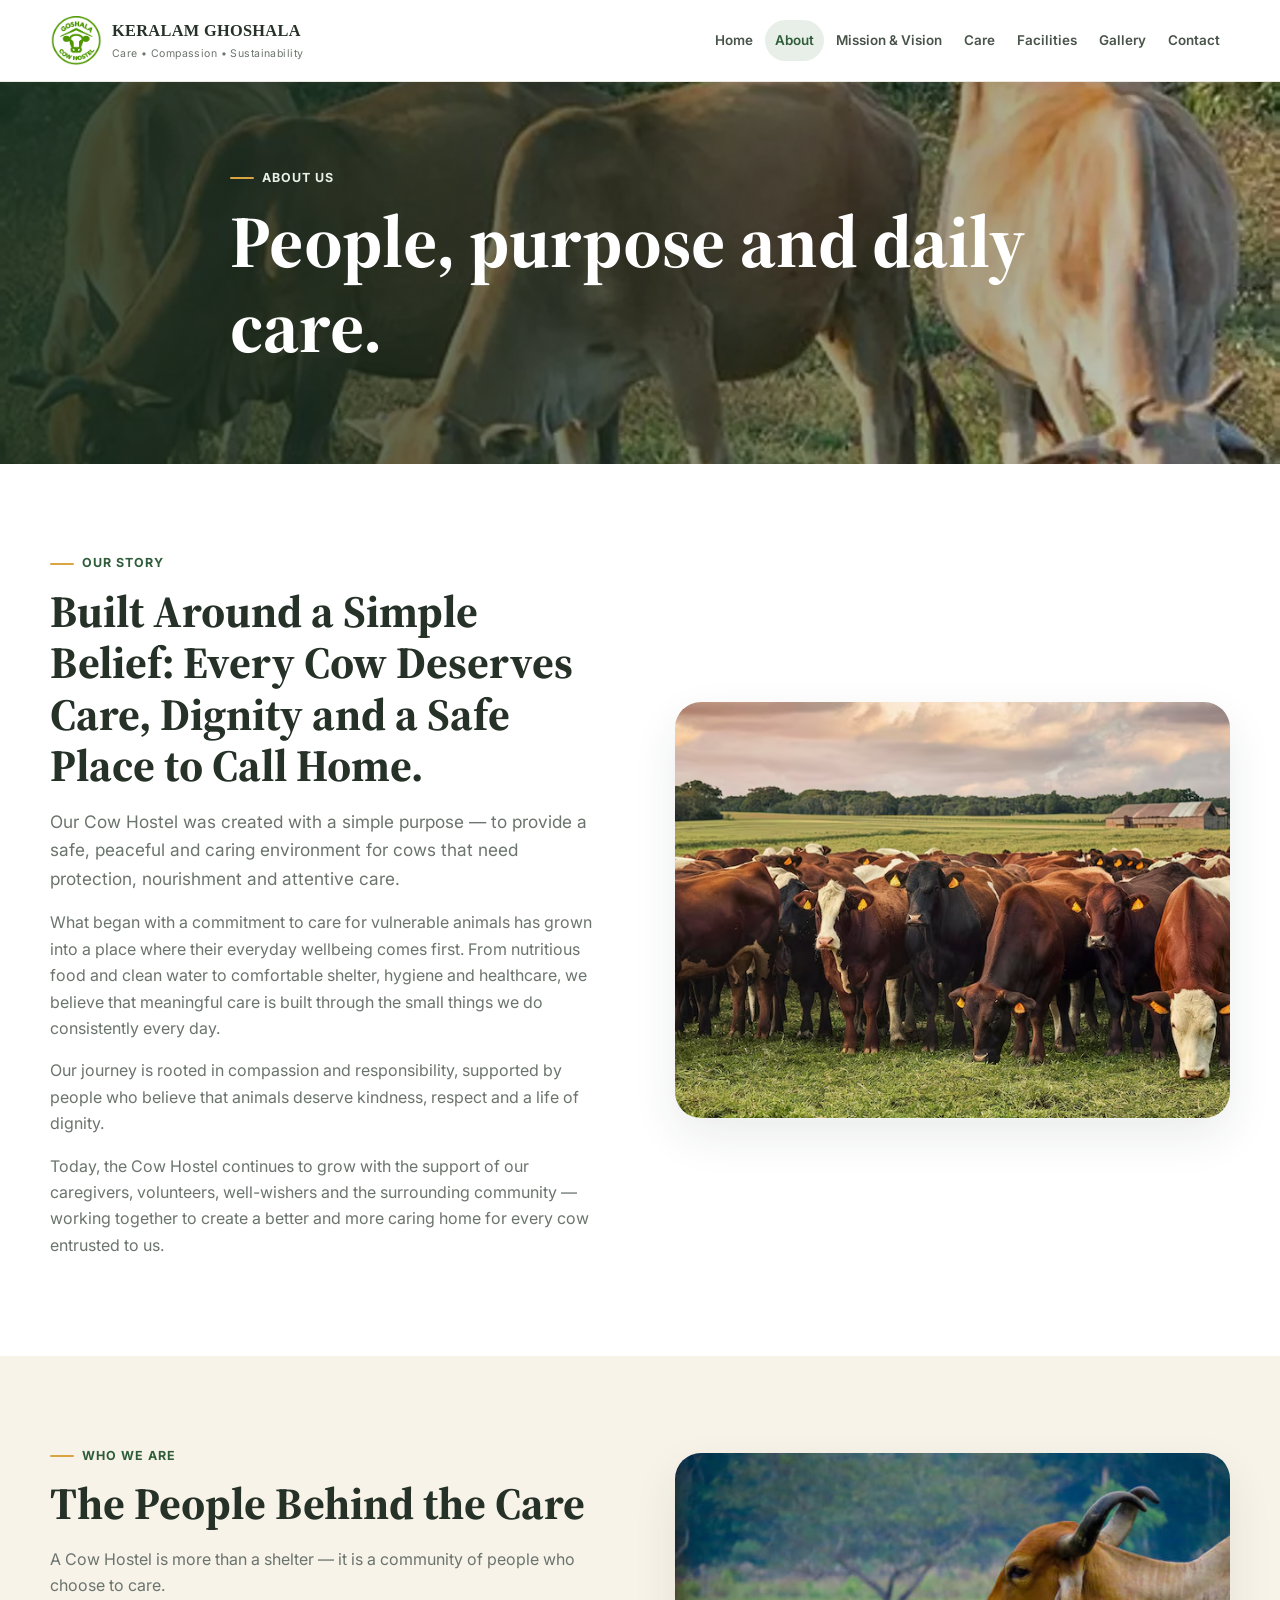
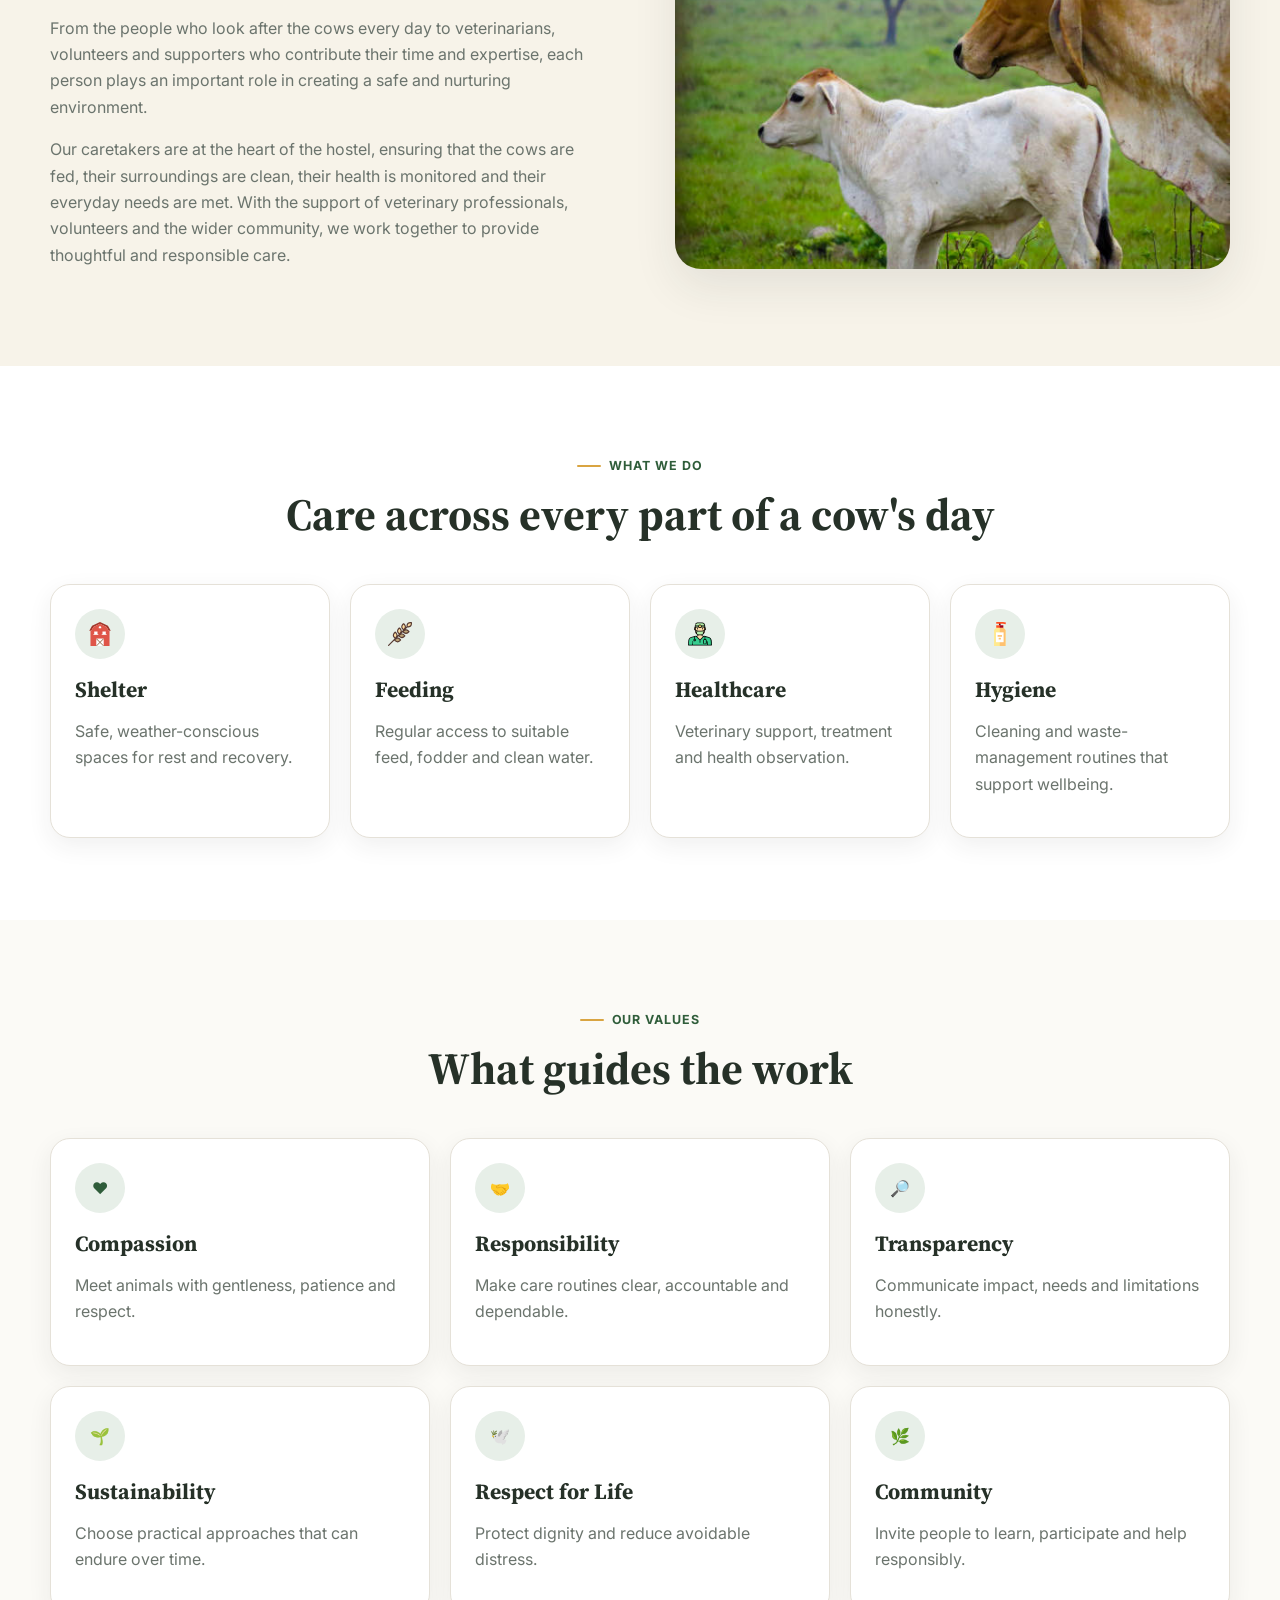
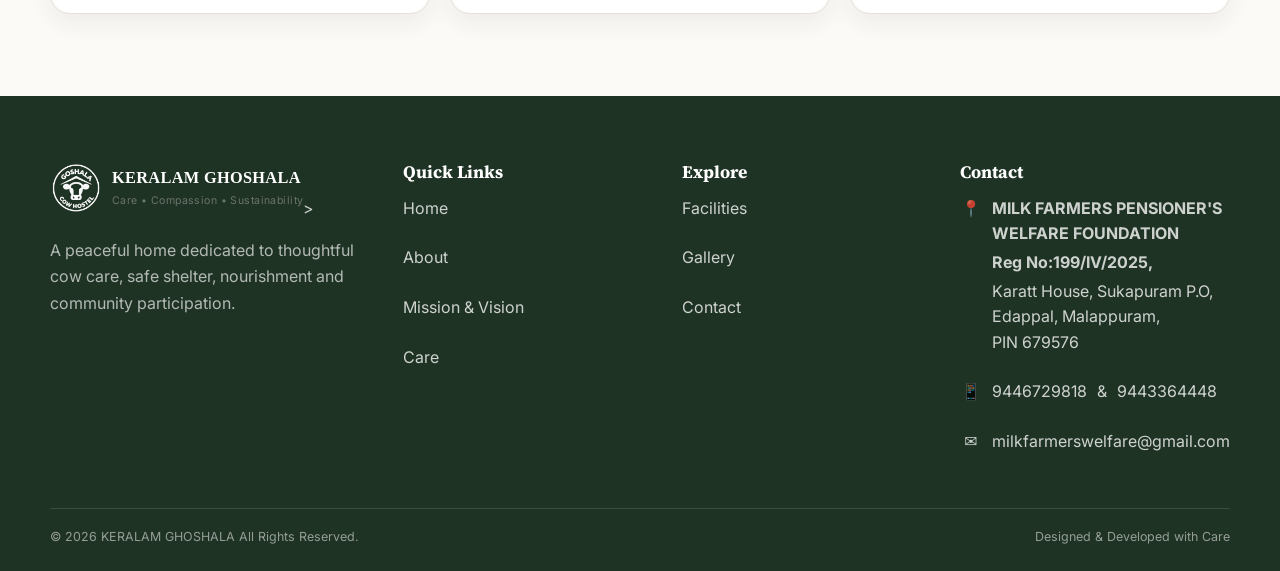
==== commit 86e5f24a: "minnor updates" ====
--- a/about.html
+++ b/about.html
@@ -60,8 +60,6 @@
             <div class="container hero-content reveal">
                 <div class="eyebrow">About Us</div>
                 <h1>People, purpose and daily care.</h1>
-                <p>Replace the example copy on this page with your verified story, founding details and team
-                    information.</p>
             </div>
         </section>
         <section class="section">
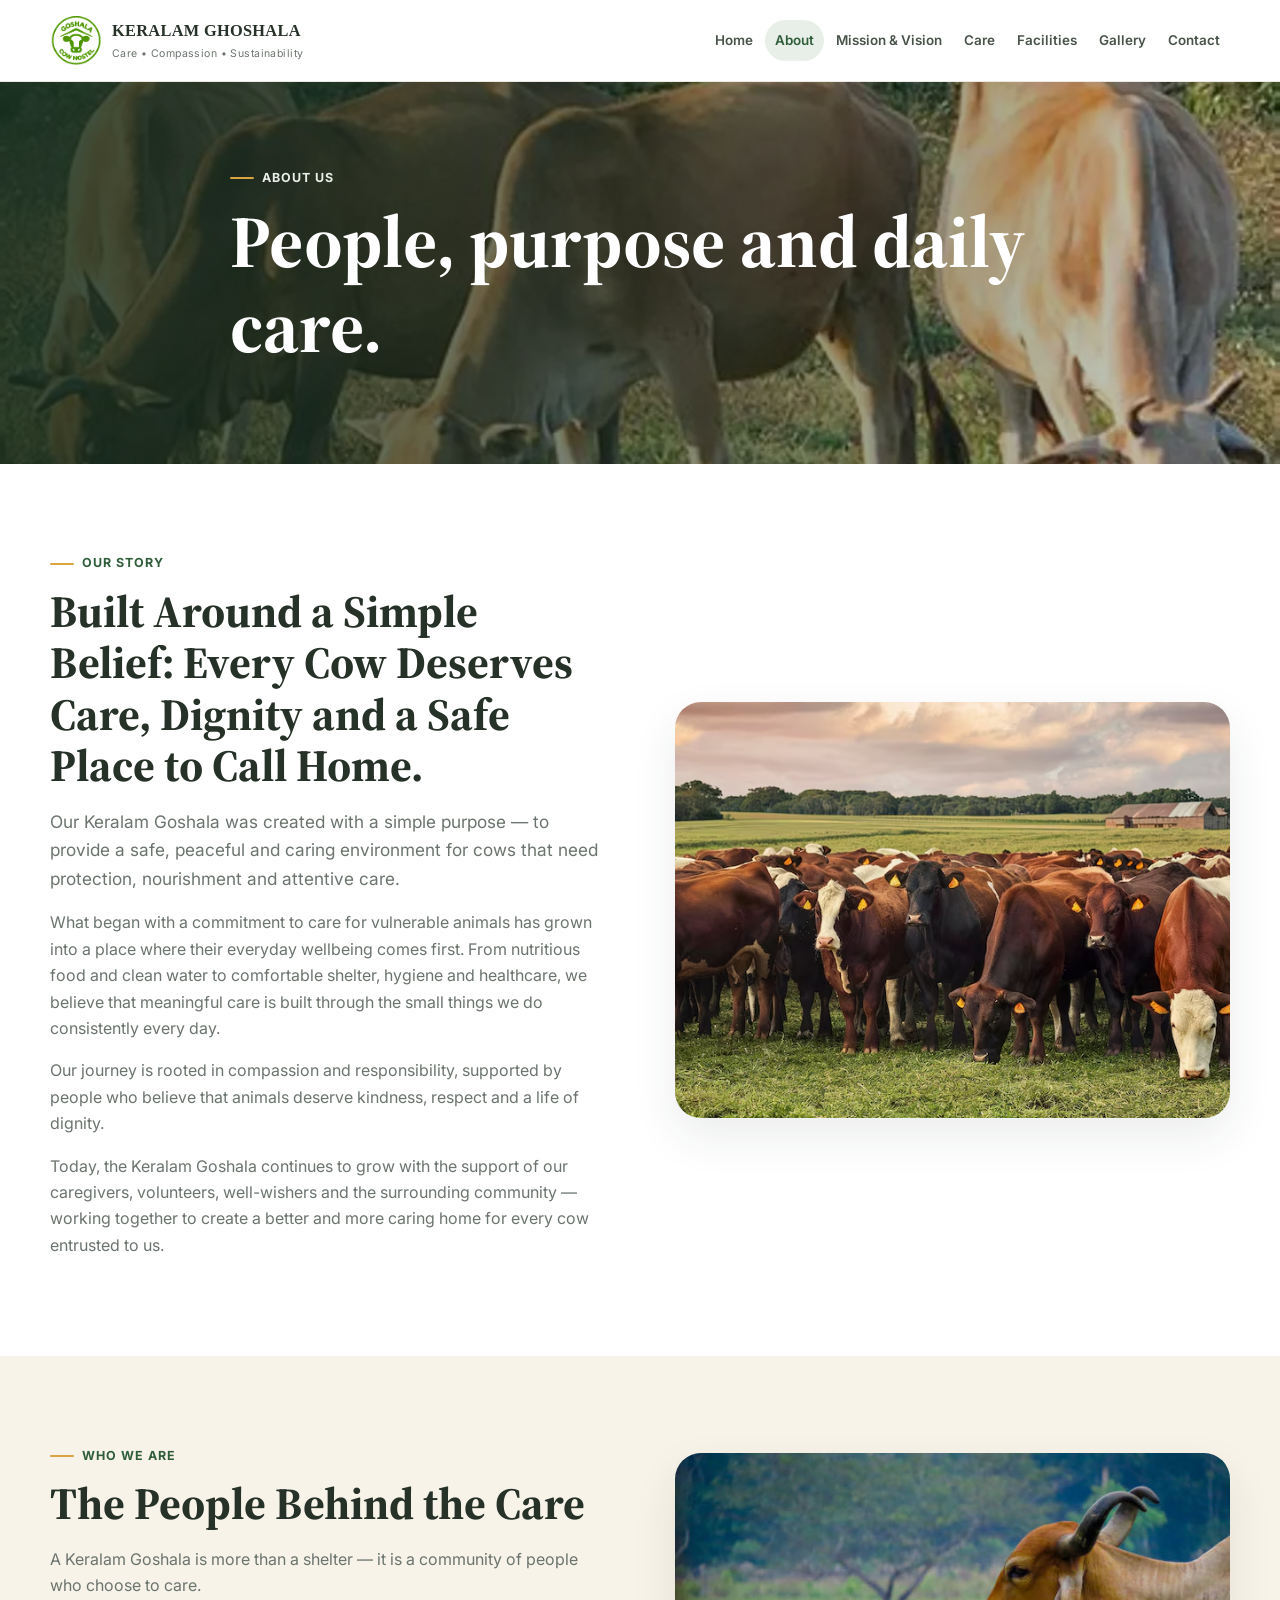
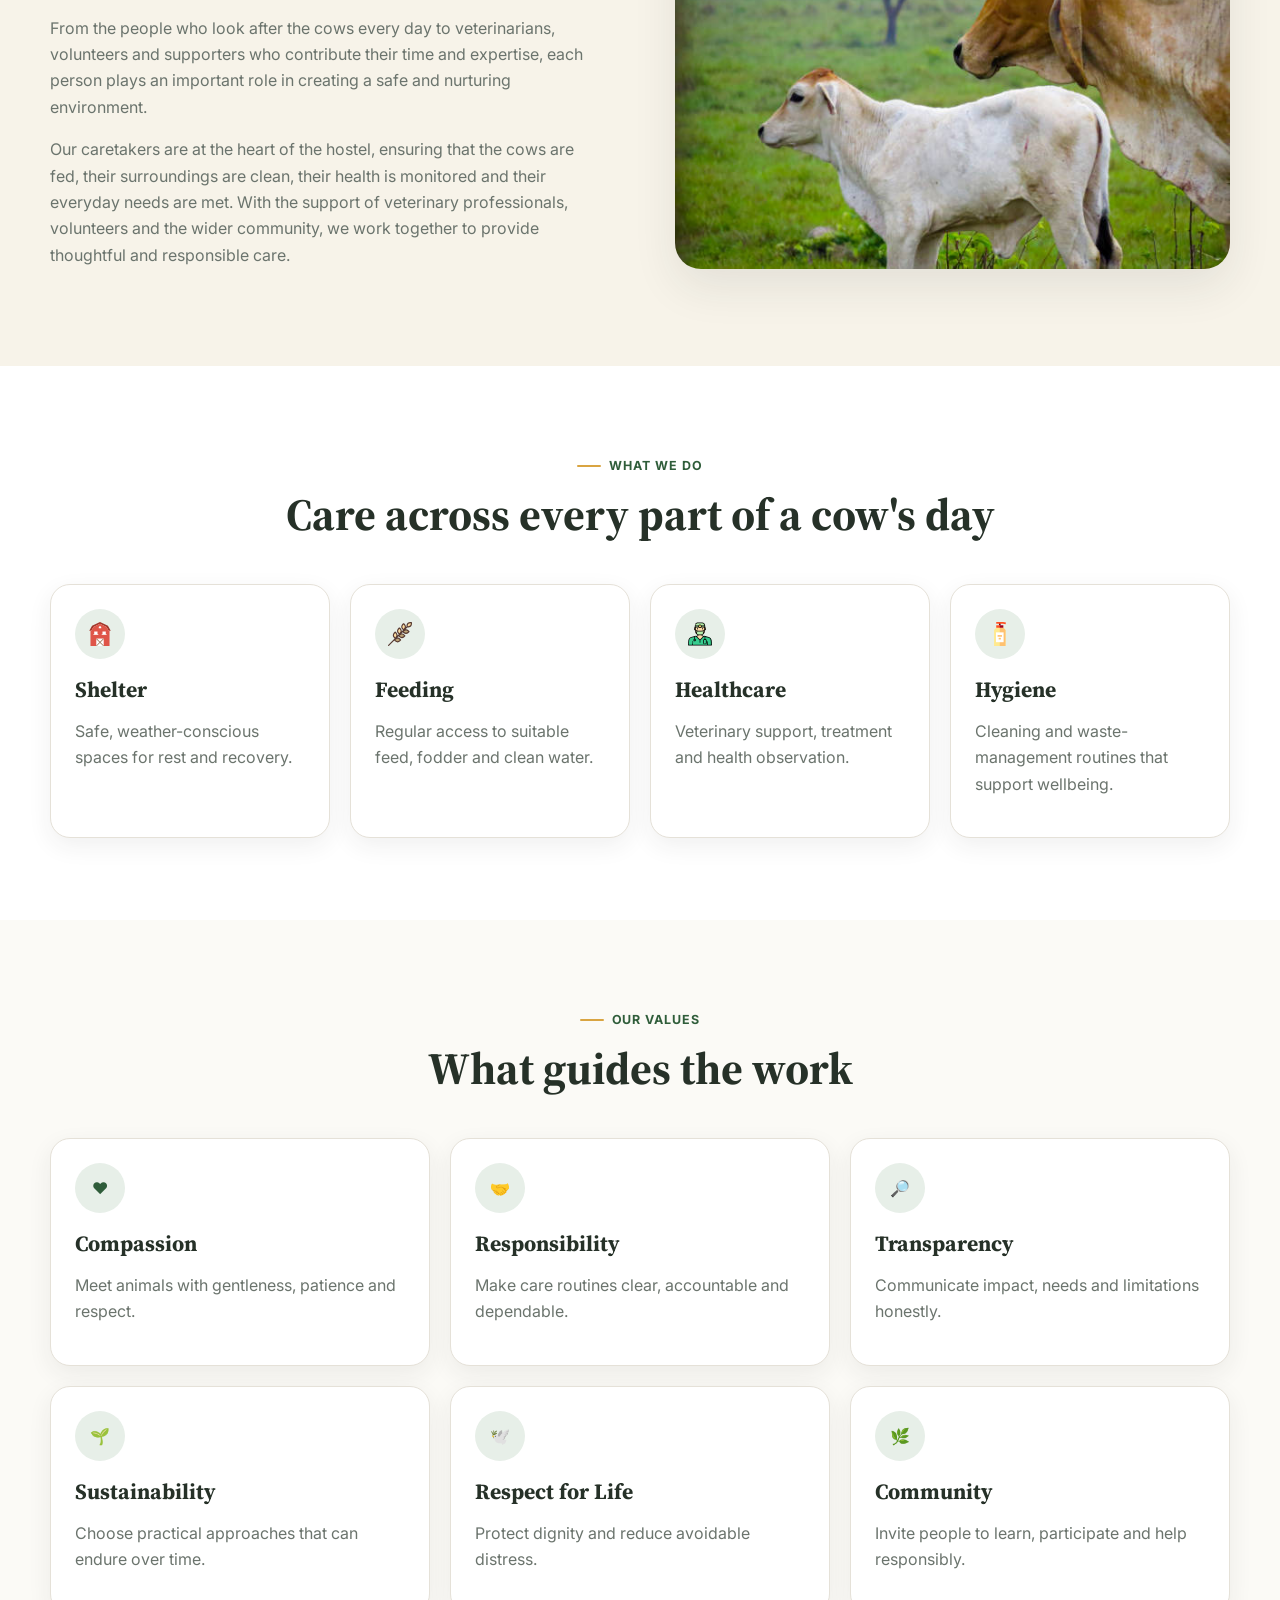
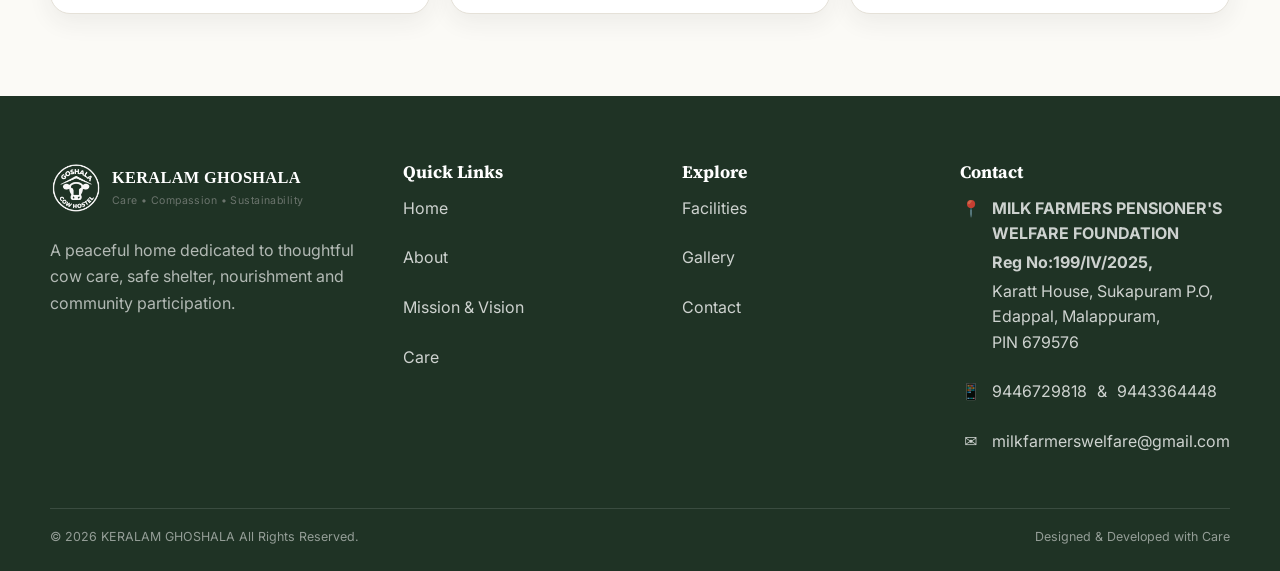
==== commit 088d7079: "seo updates" ====
--- a/about.html
+++ b/about.html
@@ -56,7 +56,7 @@
     </header>
     <main class="page-main">
         <section class="hero page-hero"><img class="hero-image" src="images/cows/cow_hero.webp"
-                alt="Placeholder showing a cow care moment">
+                alt=" showing a cow care moment">
             <div class="container hero-content reveal">
                 <div class="eyebrow">About Us</div>
                 <h1>People, purpose and daily care.</h1>
@@ -68,7 +68,7 @@
                     <div class="eyebrow">Our Story</div>
                     <h2>Built Around a Simple Belief: Every Cow Deserves Care, Dignity and a Safe Place to Call Home.
                     </h2>
-                    <p class="lead">Our Cow Hostel was created with a simple purpose — to provide a safe, peaceful and
+                    <p class="lead">Our Keralam Goshala was created with a simple purpose — to provide a safe, peaceful and
                         caring environment
                         for cows that need protection,
                         nourishment and attentive care.</p>
@@ -80,22 +80,22 @@
                     <p>Our journey is rooted in compassion and responsibility, supported by people who believe that
                         animals deserve kindness,
                         respect and a life of dignity.</p>
-                    <p>Today, the Cow Hostel continues to grow with the support of our caregivers, volunteers,
+                    <p>Today, the Keralam Goshala continues to grow with the support of our caregivers, volunteers,
                         well-wishers and the surrounding community —
                         working together to create a better and more caring home for every cow entrusted to us.</p>
                 </div>
                 <div class="split-media"><img src="images/cows/cattles.avif"
-                        alt="Placeholder showing a rescued cow receiving attention" loading="lazy"></div>
+                        alt=" showing a rescued cow receiving attention" loading="lazy"></div>
             </div>
         </section>
         <section class="section section--cream">
             <div class="container split reverse reveal">
                 <div class="split-media"><img src="images\facilities\open_gazingjpg.jpg"
-                        alt="Placeholder community activity around the shelter" loading="lazy"></div>
+                        alt=" community activity around the shelter" loading="lazy"></div>
                 <div class="split-copy">
                     <div class="eyebrow">Who We Are</div>
                     <h2>The People Behind the Care</h2>
-                    <p>A Cow Hostel is more than a shelter — it is a community of people who choose to care.</p>
+                    <p>A Keralam Goshala is more than a shelter — it is a community of people who choose to care.</p>
                     <p>From the people who look after the cows every day to veterinarians,
                         volunteers and supporters who contribute their time and expertise,
                         each person plays an important role in creating a safe and nurturing environment.</p>
@@ -195,7 +195,7 @@
               <strong class="footer-brand-name">KERALAM GHOSHALA</strong>
               <span class="footer-tagline">Care • Compassion • Sustainability</span>
             </span>
-          </div>>
+          </div>
                     <p class="footer-description">A peaceful home dedicated to thoughtful cow care, safe shelter,
                         nourishment and community participation.</p>
                 </div>
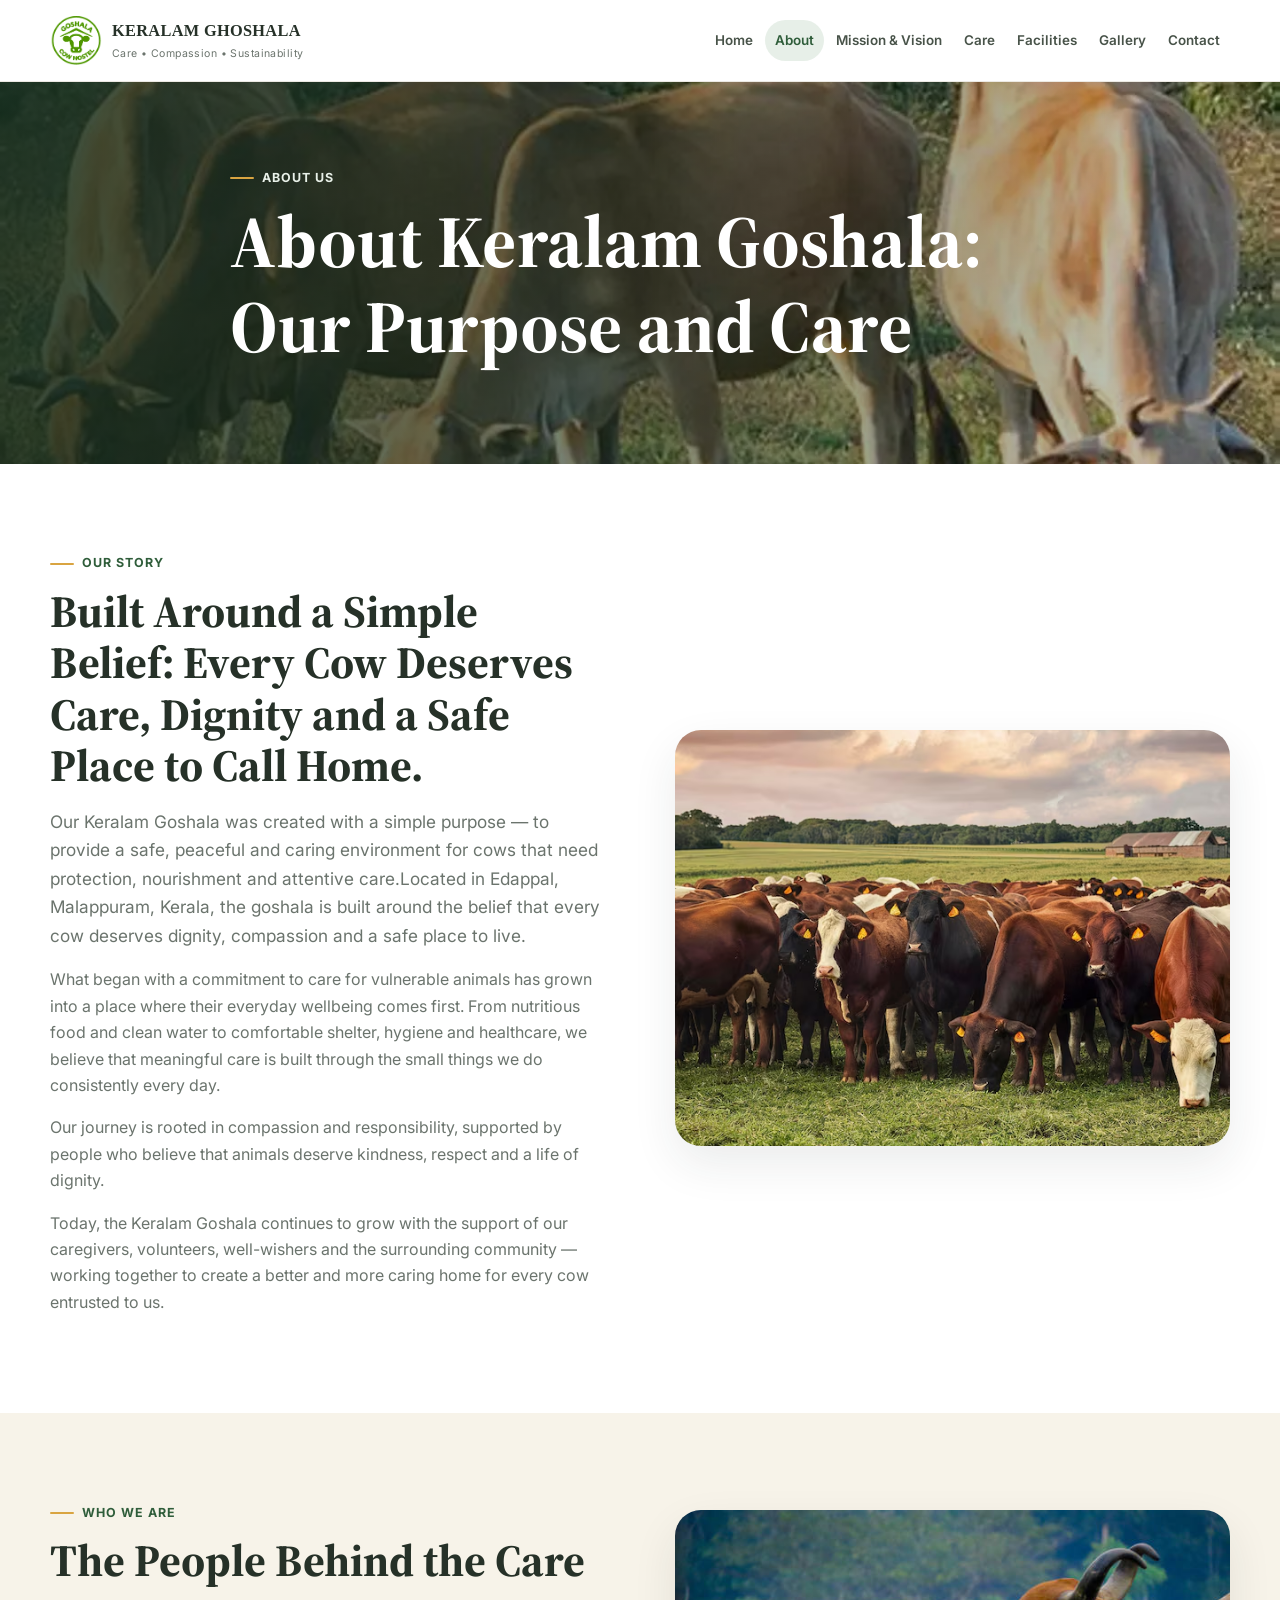
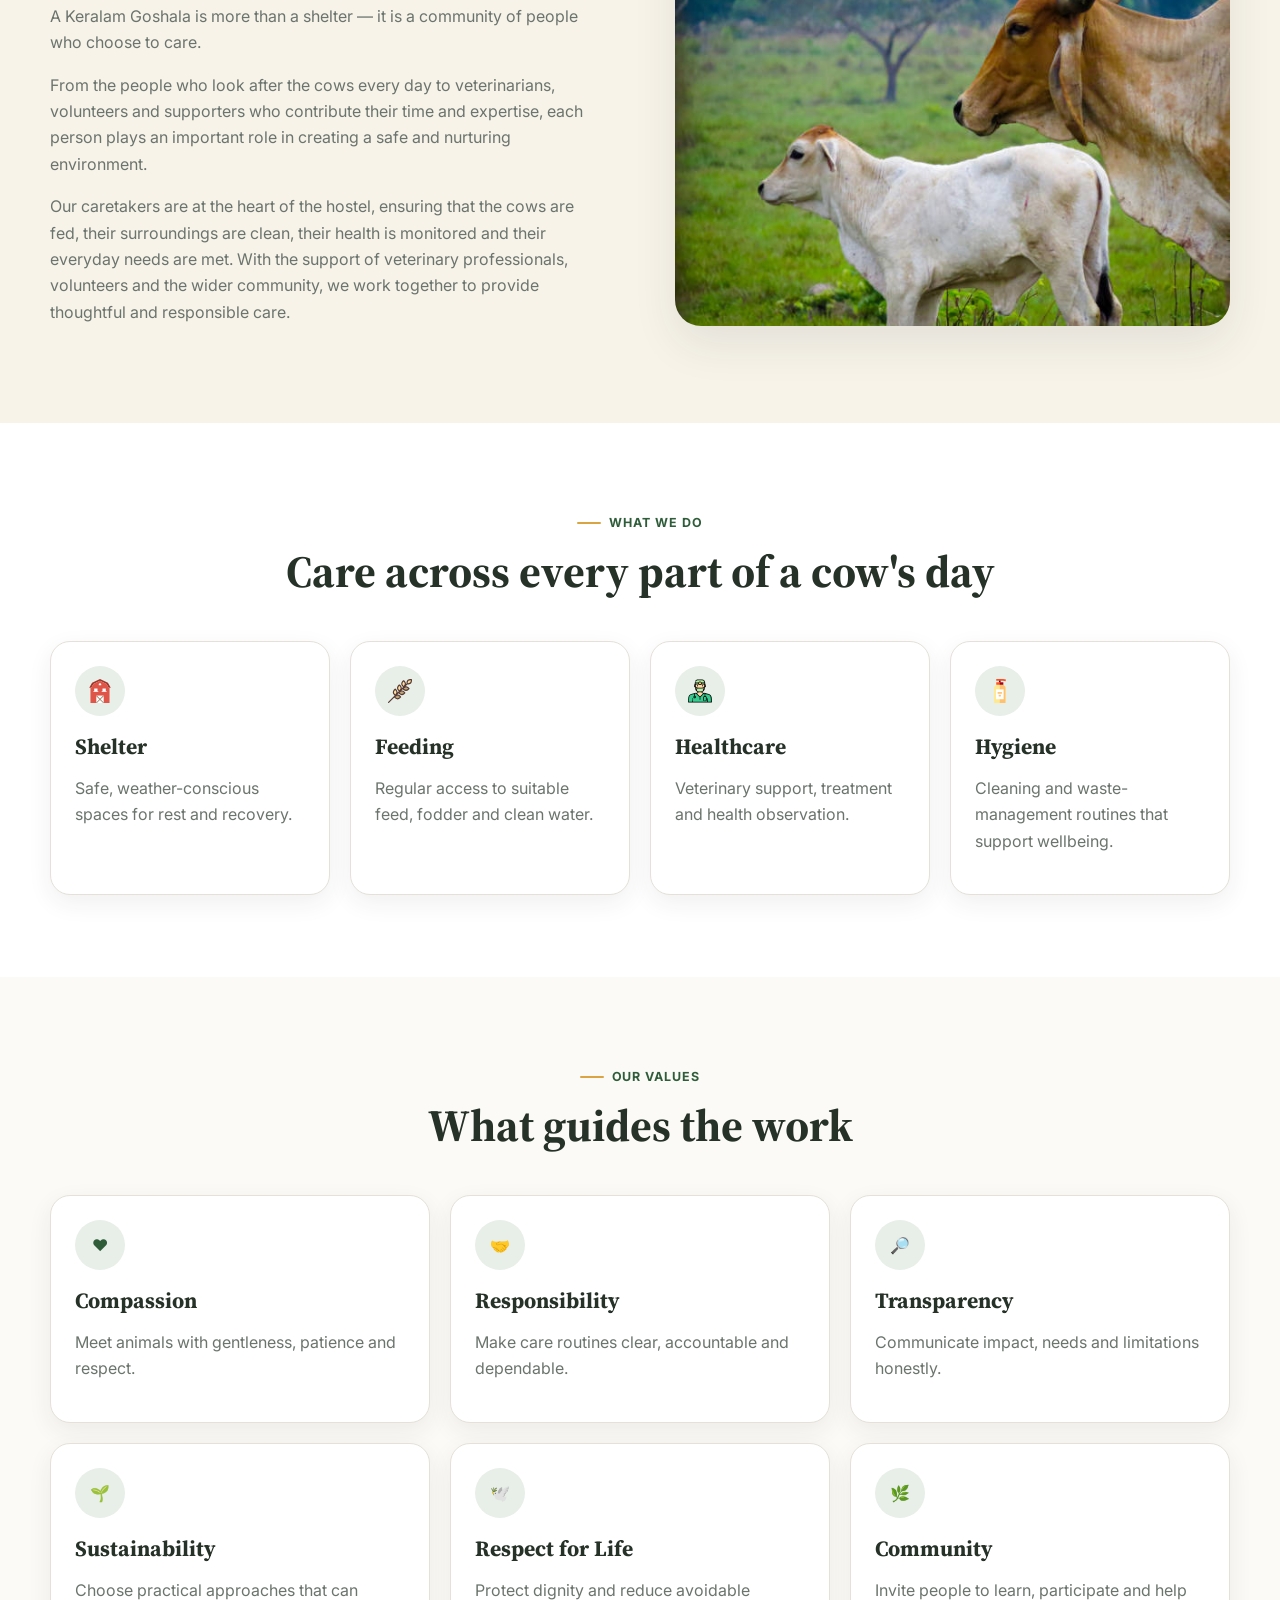
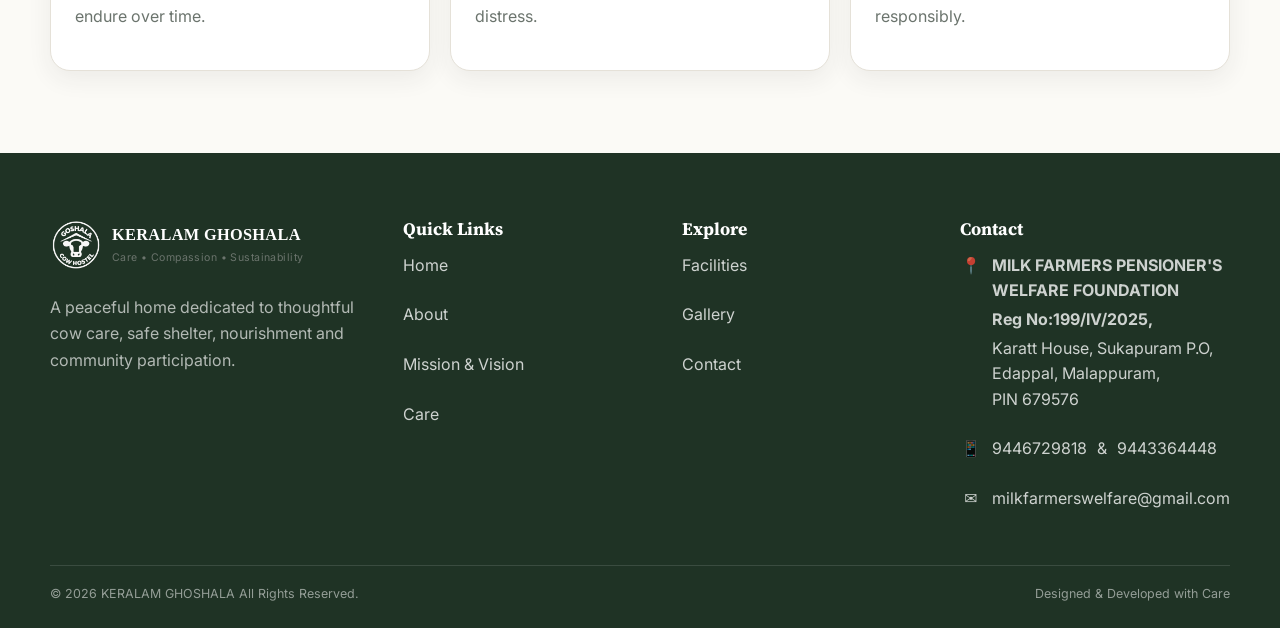
==== commit 2a389ece: "seo updates" ====
--- a/about.html
+++ b/about.html
@@ -59,7 +59,7 @@
                 alt=" showing a cow care moment">
             <div class="container hero-content reveal">
                 <div class="eyebrow">About Us</div>
-                <h1>People, purpose and daily care.</h1>
+                <h1>About Keralam Goshala: Our Purpose and Care</h1>
             </div>
         </section>
         <section class="section">
@@ -68,10 +68,9 @@
                     <div class="eyebrow">Our Story</div>
                     <h2>Built Around a Simple Belief: Every Cow Deserves Care, Dignity and a Safe Place to Call Home.
                     </h2>
-                    <p class="lead">Our Keralam Goshala was created with a simple purpose — to provide a safe, peaceful and
-                        caring environment
-                        for cows that need protection,
-                        nourishment and attentive care.</p>
+                    <p class="lead">Our Keralam Goshala was created with a simple purpose — to provide a safe, peaceful and caring environment for cows that need protection,
+                         nourishment and attentive care.Located in Edappal, Malappuram, Kerala, the goshala is built around the belief that every cow deserves dignity, 
+                         compassion and a safe place to live.</p>
                     <p>What began with a commitment to care for vulnerable animals has grown into a place where their
                         everyday wellbeing comes first.
                         From nutritious food and clean water to comfortable shelter, hygiene and healthcare,
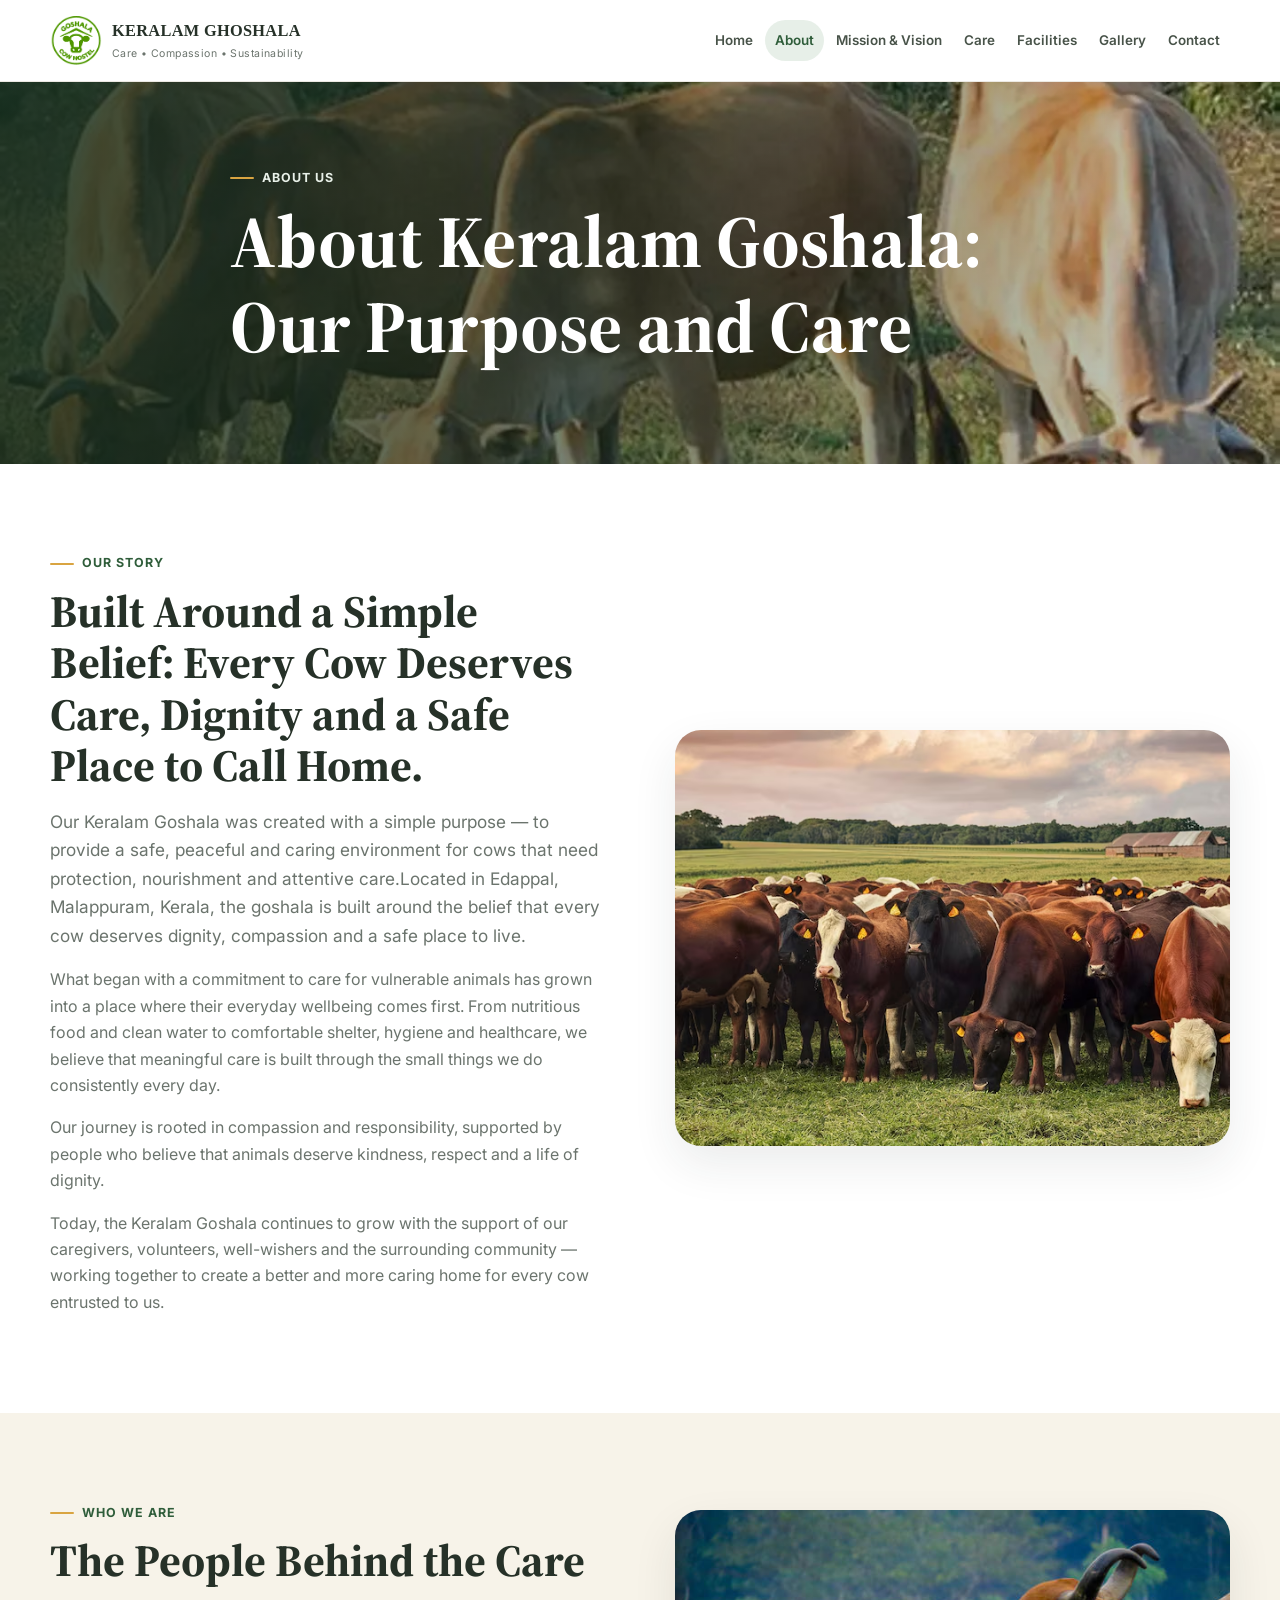
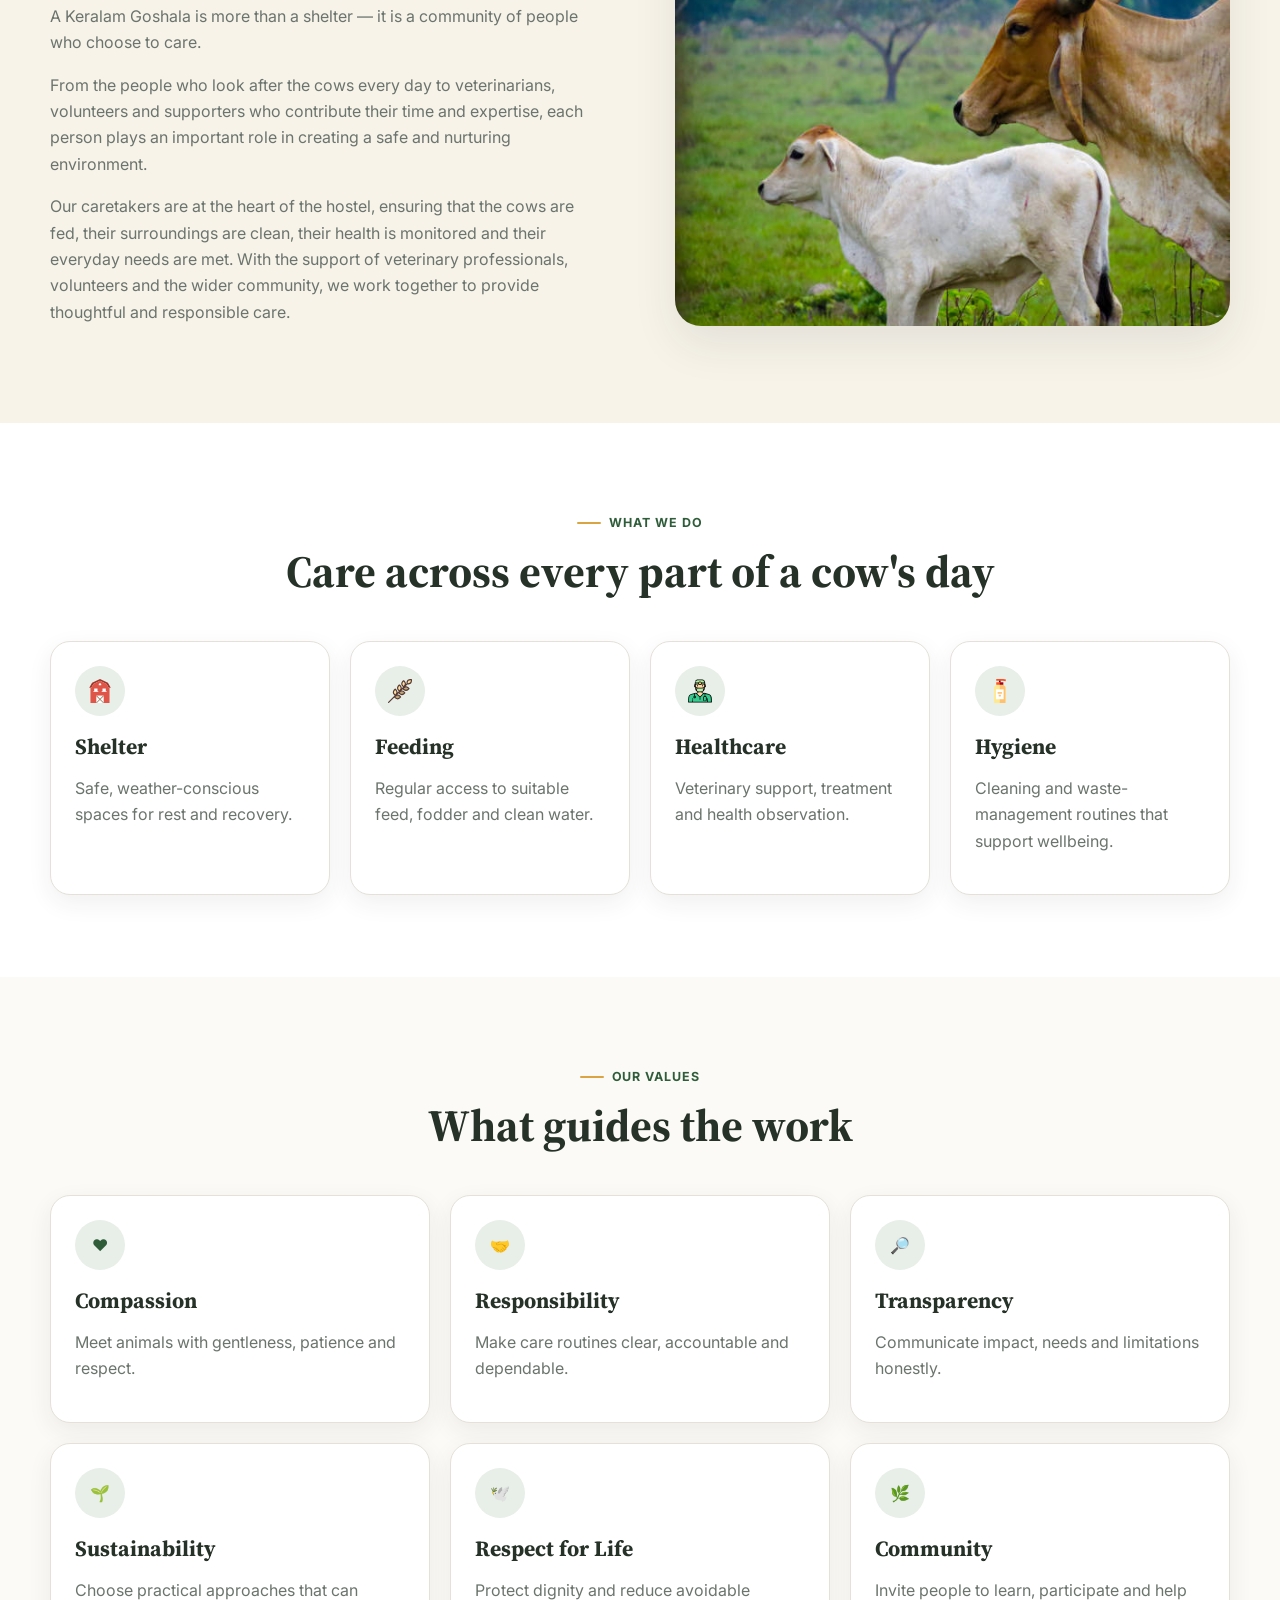
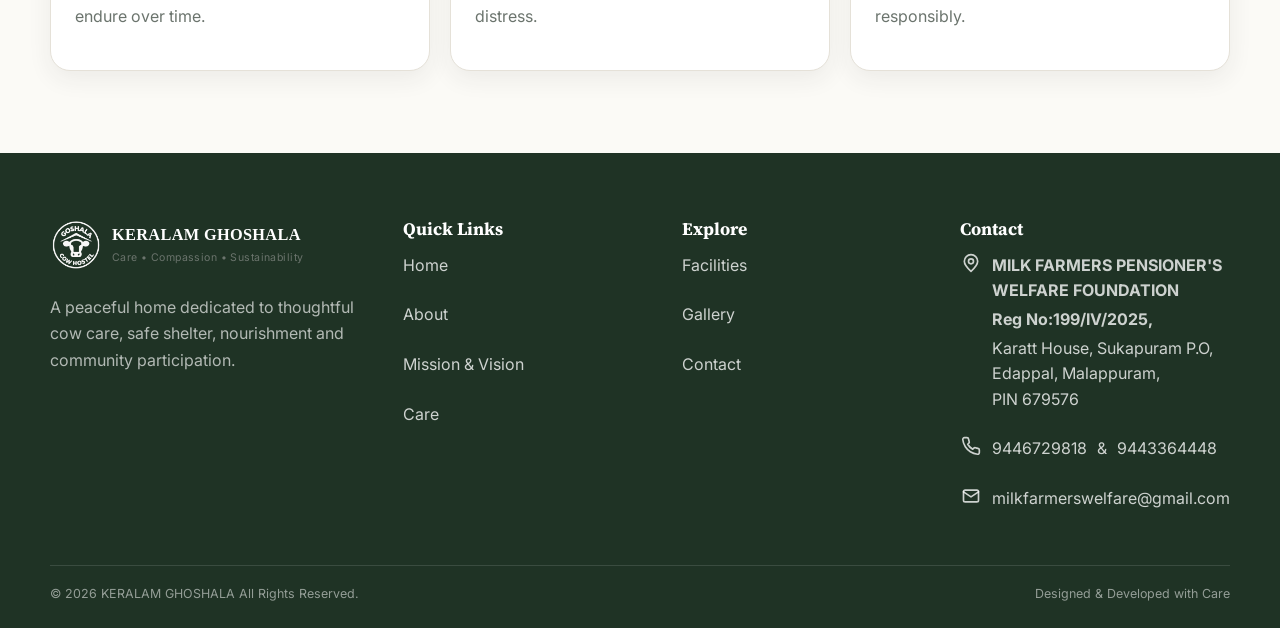
==== commit aca21e2b: "footer adress update" ====
--- a/about.html
+++ b/about.html
@@ -6,7 +6,7 @@
     <meta name="viewport" content="width=device-width, initial-scale=1">
 
     <title>About Keralam Goshala | Cow Care & Welfare in Kerala</title>
-
+    <link rel="icon" type="image/png" href="images/logo/favicon.png">
     <meta name="description"
         content="Learn about Keralam Goshala, our story, values and commitment to the care, protection and welfare of cows in Kerala.">
 
@@ -218,36 +218,70 @@
                 </div>
                 <div>
                     <h3>Contact</h3>
-                    <ul class="footer-links">
-                        <li class="footer-address">
-                            <span class="icon">📍</span>
-                            <span>
-                                <strong>MILK FARMERS PENSIONER'S WELFARE FOUNDATION</strong><br>
-                                <strong>Reg No:199/IV/2025,</strong><br>
-                                Karatt House, Sukapuram P.O,<br>
-                                Edappal, Malappuram,<br>
-                                PIN 679576
-                            </span>
-                        </li>
-
-                        <li>
-                            <span class="icon">📱</span>
-                            <a href="https://wa.me/919446729818" target="_blank" rel="noopener">
-                                9446729818
-                            </a>
-                            <span> & </span>
-                            <a href="https://wa.me/919443364448" target="_blank" rel="noopener">
-                                9443364448
-                            </a>
-                        </li>
-
-                        <li>
-                            <span class="icon">✉️</span>
-                            <a href="mailto:milkfarmerswelfare@gmail.com">
-                                milkfarmerswelfare@gmail.com
-                            </a>
-                        </li>
-                    </ul>
+                   <ul class="footer-links">
+    <li class="footer-address">
+        <span class="icon" aria-hidden="true">
+            <svg xmlns="http://www.w3.org/2000/svg" width="20" height="20"
+                viewBox="0 0 24 24" fill="none" stroke="currentColor"
+                stroke-width="2" stroke-linecap="round" stroke-linejoin="round">
+                <path d="M20 10c0 5-8 12-8 12S4 15 4 10a8 8 0 1 1 16 0Z"/>
+                <circle cx="12" cy="10" r="3"/>
+            </svg>
+        </span>
+
+        <span>
+            <strong>MILK FARMERS PENSIONER'S WELFARE FOUNDATION</strong><br>
+            <strong>Reg No:199/IV/2025,</strong><br>
+            Karatt House, Sukapuram P.O,<br>
+            Edappal, Malappuram,<br>
+            PIN 679576
+        </span>
+    </li>
+
+    <li>
+        <span class="icon" aria-hidden="true">
+            <svg xmlns="http://www.w3.org/2000/svg" width="20" height="20"
+                viewBox="0 0 24 24" fill="none" stroke="currentColor"
+                stroke-width="2" stroke-linecap="round" stroke-linejoin="round">
+                <path d="M22 16.92v3a2 2 0 0 1-2.18 2
+                    19.79 19.79 0 0 1-8.63-3.07
+                    19.5 19.5 0 0 1-6-6
+                    19.79 19.79 0 0 1-3.07-8.67
+                    A2 2 0 0 1 4.11 2h3
+                    a2 2 0 0 1 2 1.72
+                    12.84 12.84 0 0 0 .7 2.81
+                    2 2 0 0 1-.45 2.11L8.09 9.91
+                    a16 16 0 0 0 6 6l1.27-1.27
+                    a2 2 0 0 1 2.11-.45
+                    12.84 12.84 0 0 0 2.81.7
+                    A2 2 0 0 1 22 16.92z"/>
+            </svg>
+        </span>
+
+        <a href="https://wa.me/919446729818" target="_blank" rel="noopener">
+            9446729818
+        </a>
+        <span> & </span>
+        <a href="https://wa.me/919443364448" target="_blank" rel="noopener">
+            9443364448
+        </a>
+    </li>
+
+    <li>
+        <span class="icon" aria-hidden="true">
+            <svg xmlns="http://www.w3.org/2000/svg" width="20" height="20"
+                viewBox="0 0 24 24" fill="none" stroke="currentColor"
+                stroke-width="2" stroke-linecap="round" stroke-linejoin="round">
+                <rect x="3" y="5" width="18" height="14" rx="2"/>
+                <polyline points="3,7 12,13 21,7"/>
+            </svg>
+        </span>
+
+        <a href="mailto:milkfarmerswelfare@gmail.com">
+            milkfarmerswelfare@gmail.com
+        </a>
+    </li>
+</ul>
 <!--                    <h3 class="footer-social-title">Follow Us</h3>
                     <div class="footer-social"><a class="social-link" href="#" aria-label="Facebook">f</a><a
                             class="social-link" href="#" aria-label="Instagram">ig</a><a class="social-link" href="#"
--- a/css/style.css
+++ b/css/style.css
@@ -1318,4 +1318,16 @@
 .footer-address strong {
   display: inline-block;
   margin-bottom: 3px;
+}
+
+.footer-links .icon {
+    display: inline-flex;
+    align-items: center;
+    justify-content: center;
+    flex-shrink: 0;
+}
+
+.footer-links .icon svg {
+    width: 20px;
+    height: 20px;
 }
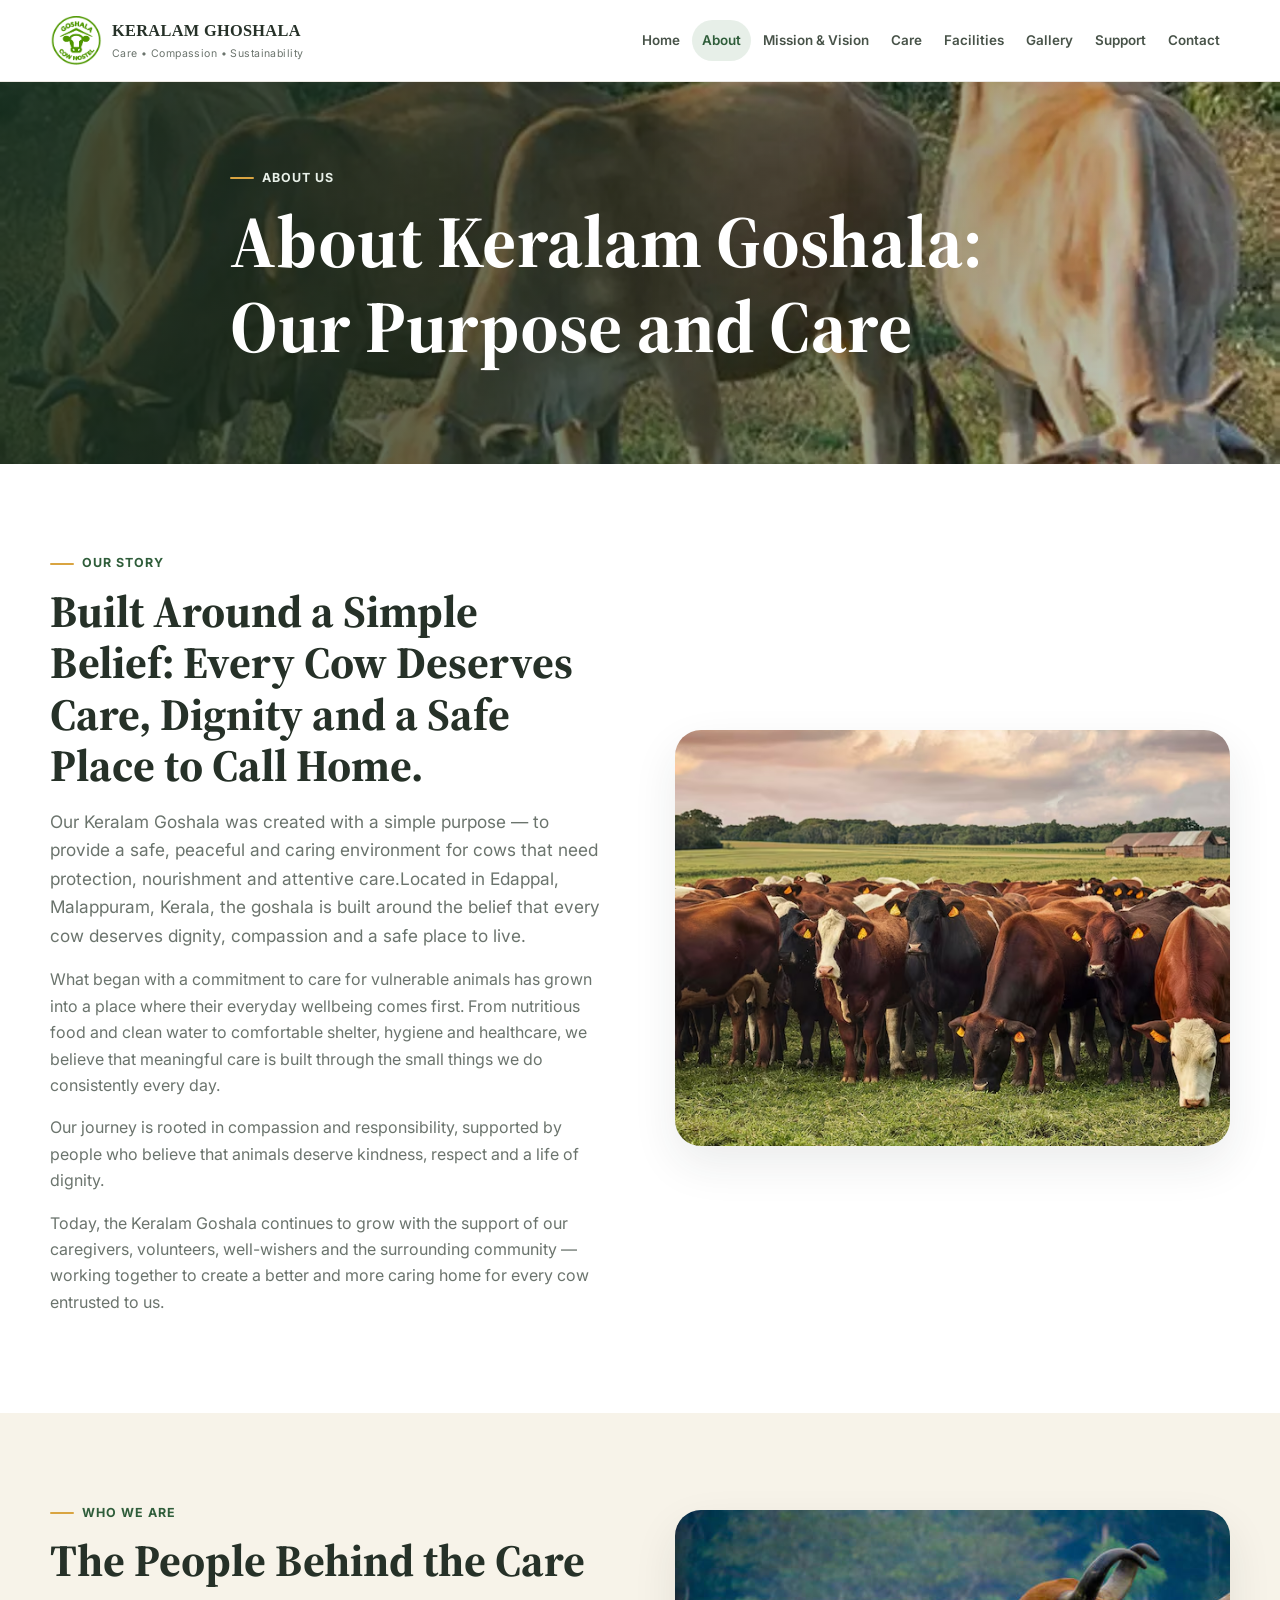
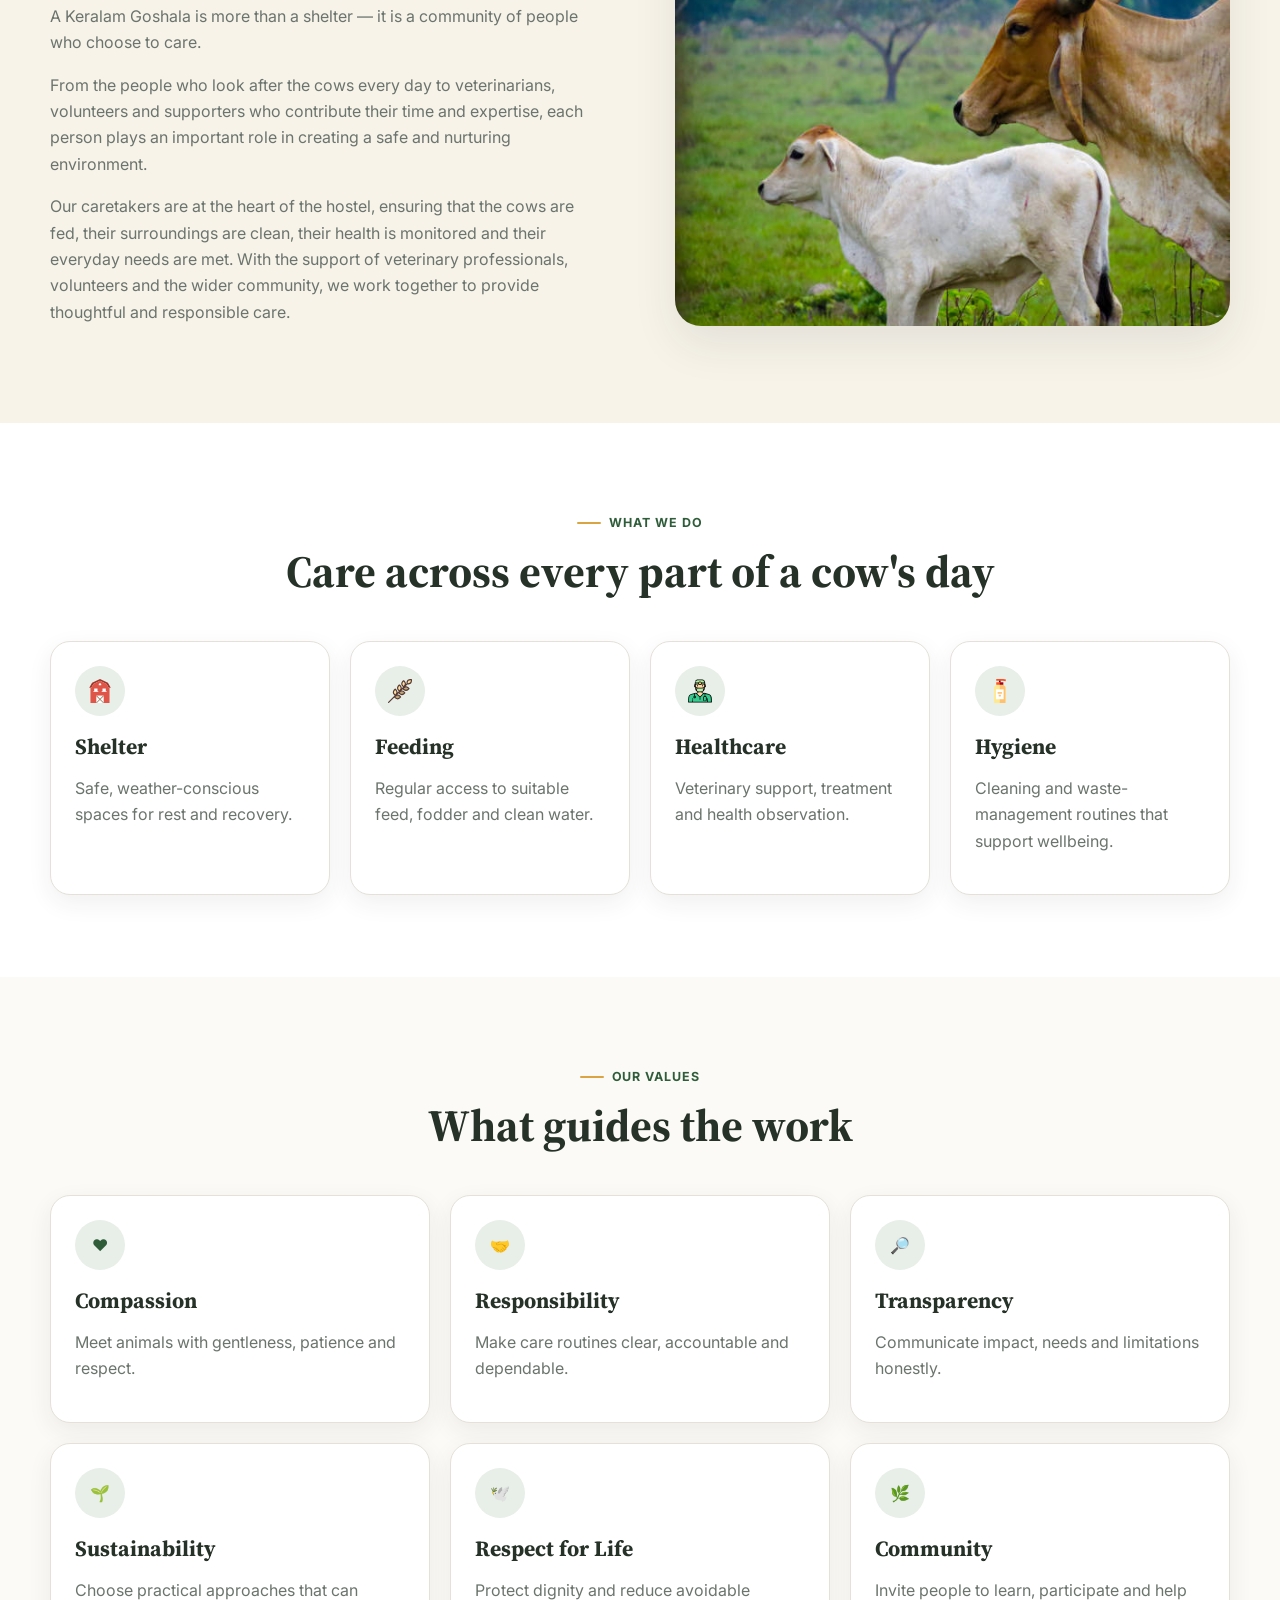
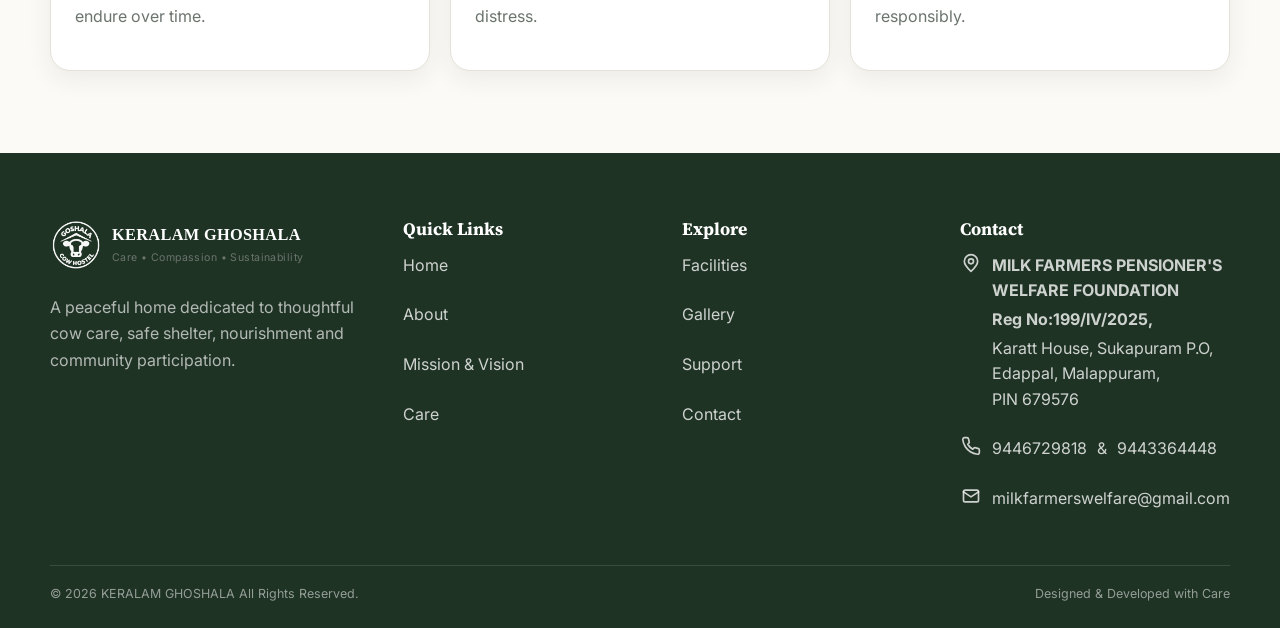
==== commit 9d80f602: "contact" ====
--- a/about.html
+++ b/about.html
@@ -41,16 +41,17 @@
           <span>Care • Compassion • Sustainability</span>
         </span>
       </a>
-            <div class="nav-links"><a data-page-link href="index.html">Home</a><a data-page-link
+<div class="nav-links"><a data-page-link href="index.html">Home</a><a data-page-link
                     href="about.html">About</a><a data-page-link href="mission-vision.html">Mission & Vision</a><a
                     data-page-link href="care.html">Care</a><a data-page-link href="facilities.html">Facilities</a><a
-                    data-page-link href="gallery.html">Gallery</a><a
-                    data-page-link href="contact.html">Contact</a></div><button class="mobile-toggle" type="button"
+                    data-page-link href="gallery.html">Gallery</a><a data-page-link href="support.html">Support</a><a
+                    data-page-link href="contact.html">Contact</a></div>
+                    <button class="mobile-toggle" type="button"
                 aria-label="Open navigation menu" aria-expanded="false"><span></span></button>
             <div class="mobile-menu"><a data-page-link href="index.html">Home</a><a data-page-link
                     href="about.html">About</a><a data-page-link href="mission-vision.html">Mission & Vision</a><a
                     data-page-link href="care.html">Care</a><a data-page-link href="facilities.html">Facilities</a><a
-                    data-page-link href="gallery.html">Gallery</a><a
+                    data-page-link href="gallery.html">Gallery</a><a data-page-link href="support.html">Support</a><a
                     data-page-link href="contact.html">Contact</a></div>
         </nav>
     </header>
@@ -212,7 +213,7 @@
                     <ul class="footer-links">
                         <li><a href="facilities.html">Facilities</a></li>
                         <li><a href="gallery.html">Gallery</a></li>
-                       <!-- <li><a href="support.html">Support</a></li> -->
+                       <li><a href="support.html">Support</a></li>
                         <li><a href="contact.html">Contact</a></li>
                     </ul>
                 </div>
--- a/css/style.css
+++ b/css/style.css
@@ -1330,4 +1330,15 @@
 .footer-links .icon svg {
     width: 20px;
     height: 20px;
+}
+.icon-circle {
+    display: flex;
+    align-items: center;
+    justify-content: center;
+}
+
+.icon-circle svg {
+    width: 22px;
+    height: 22px;
+    flex-shrink: 0;
 }
